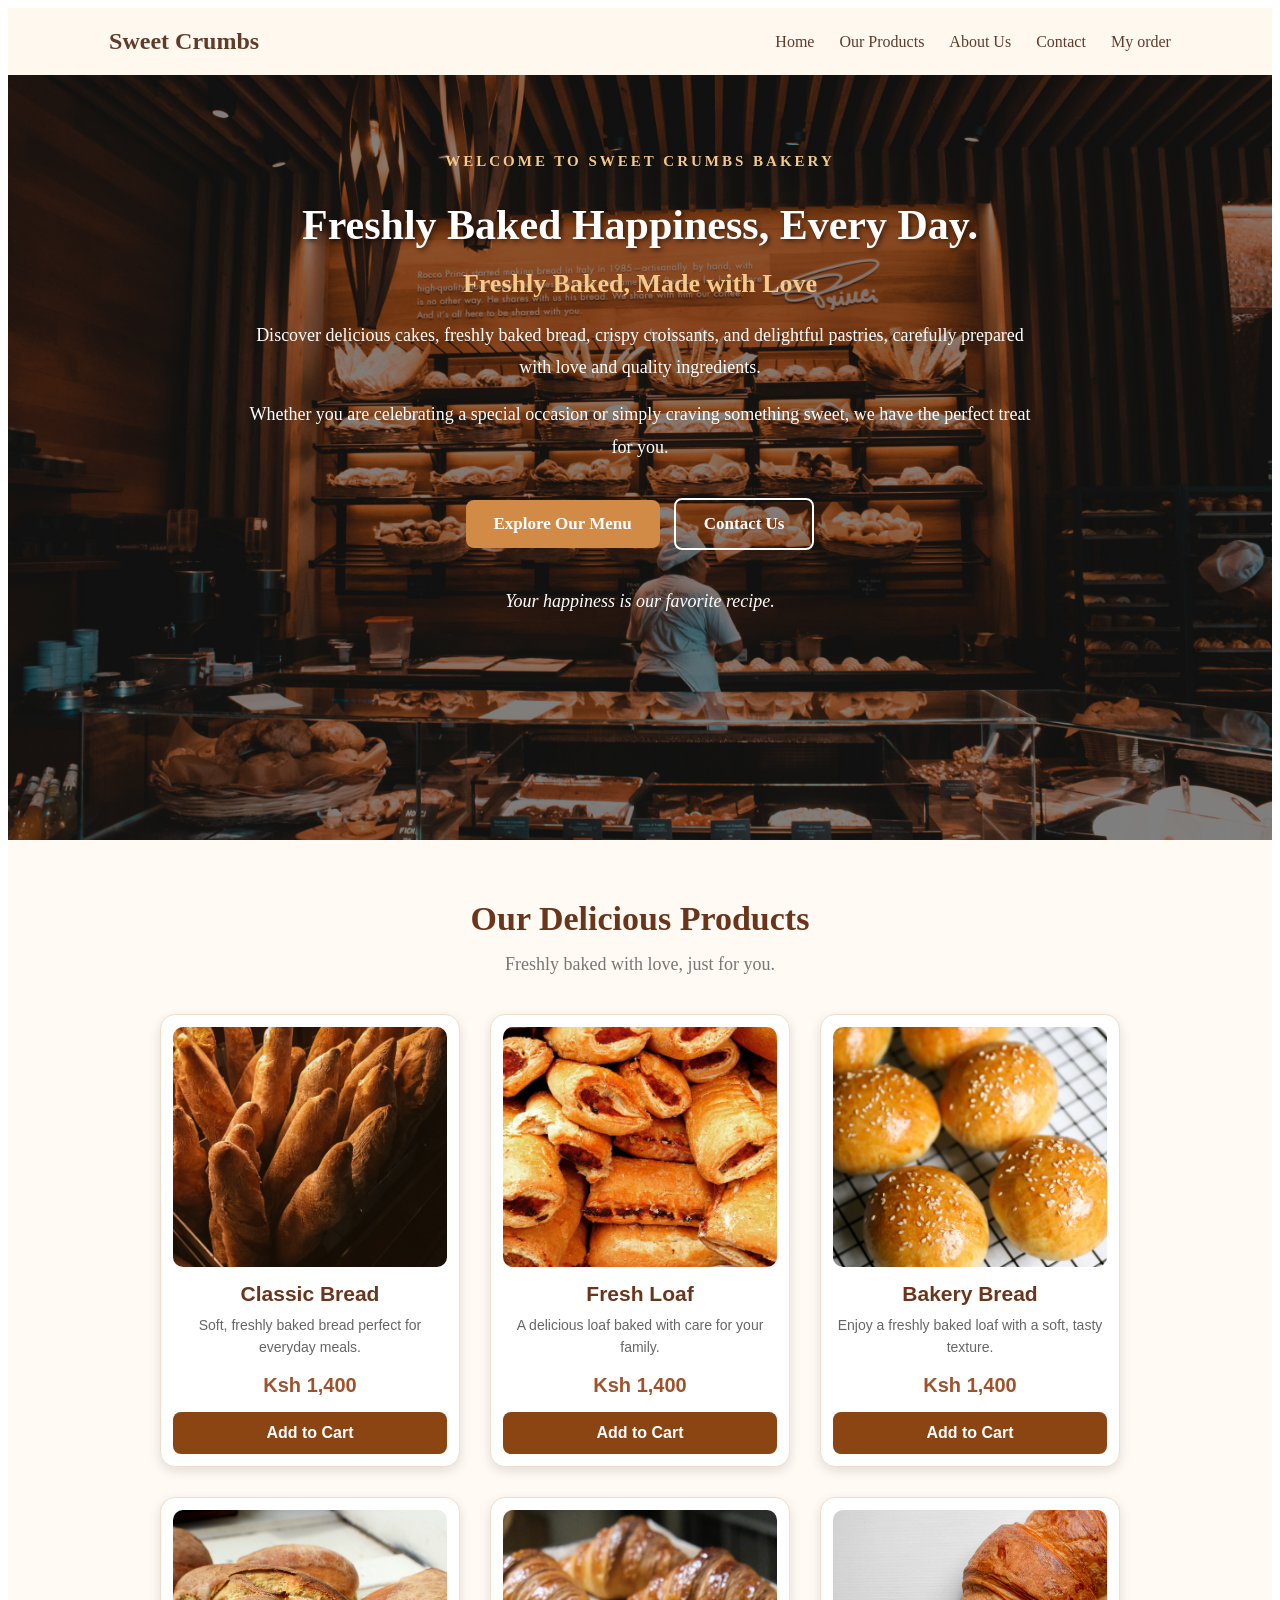
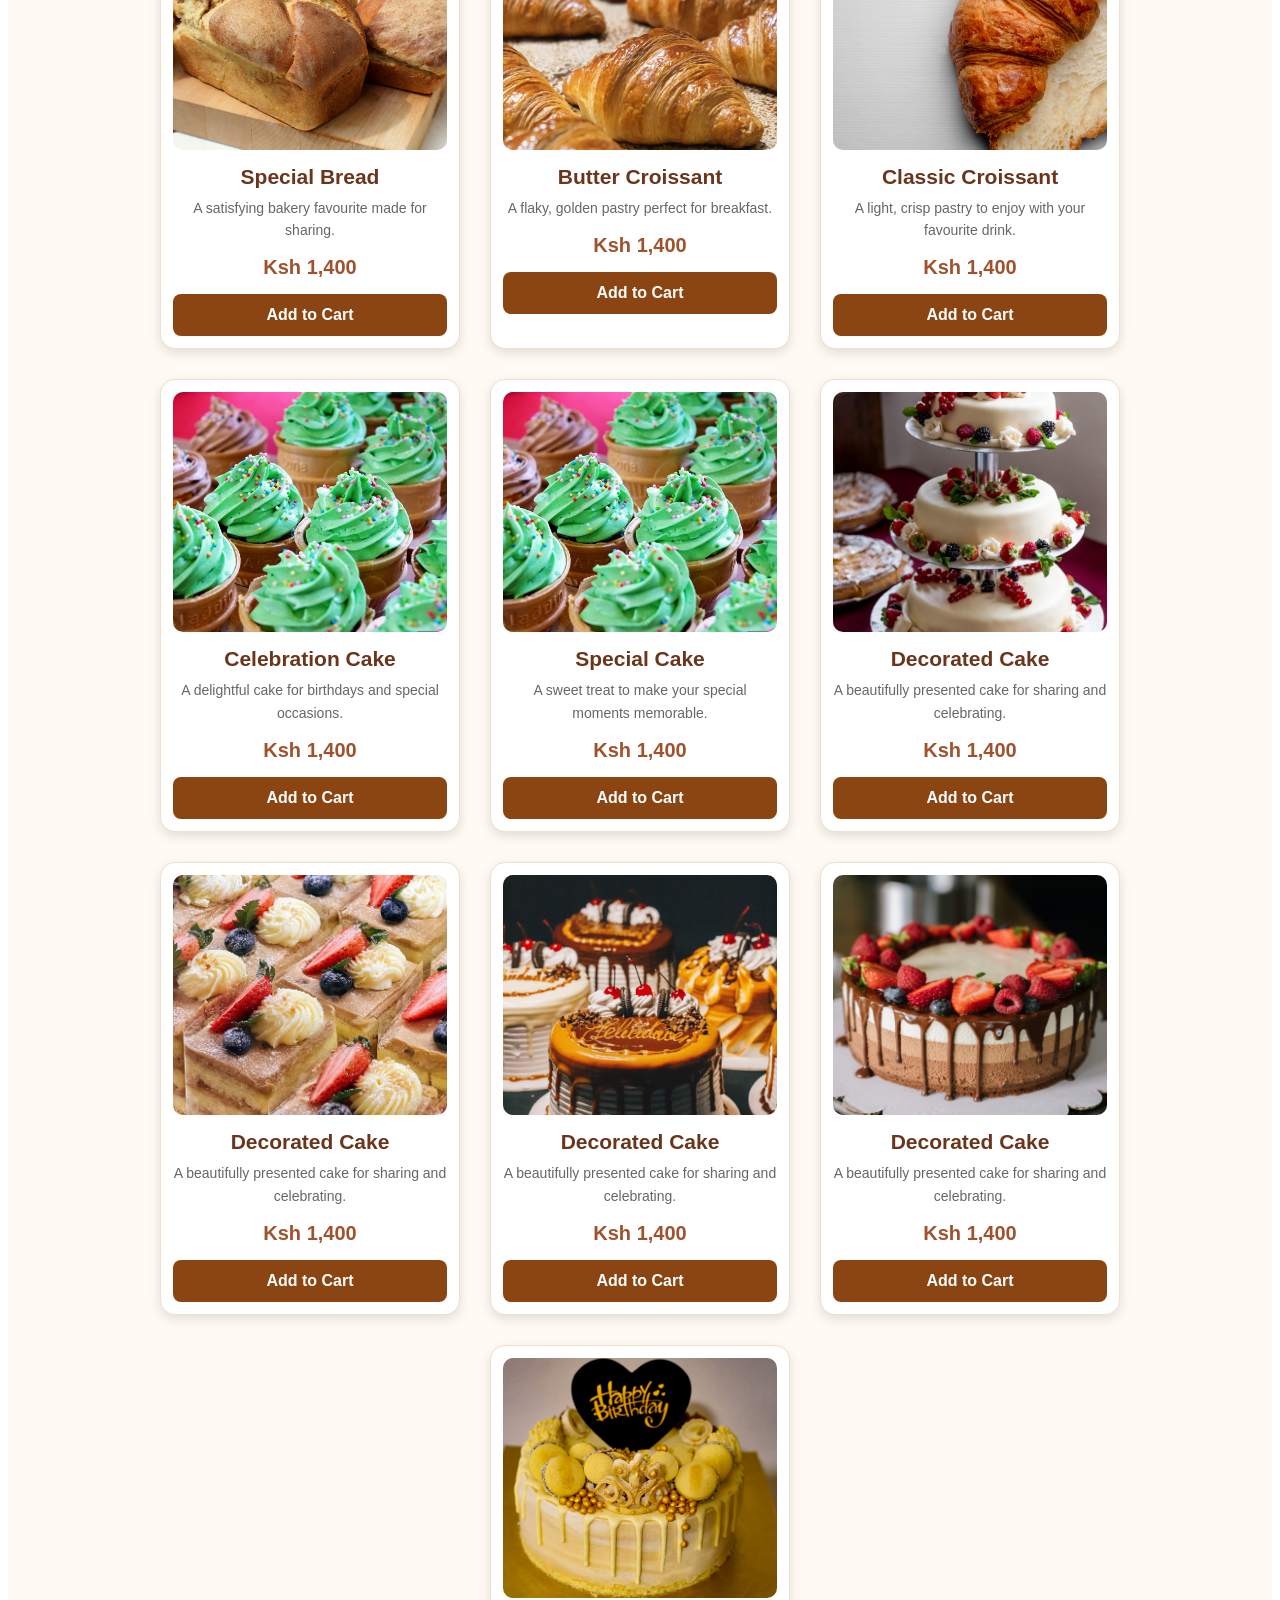
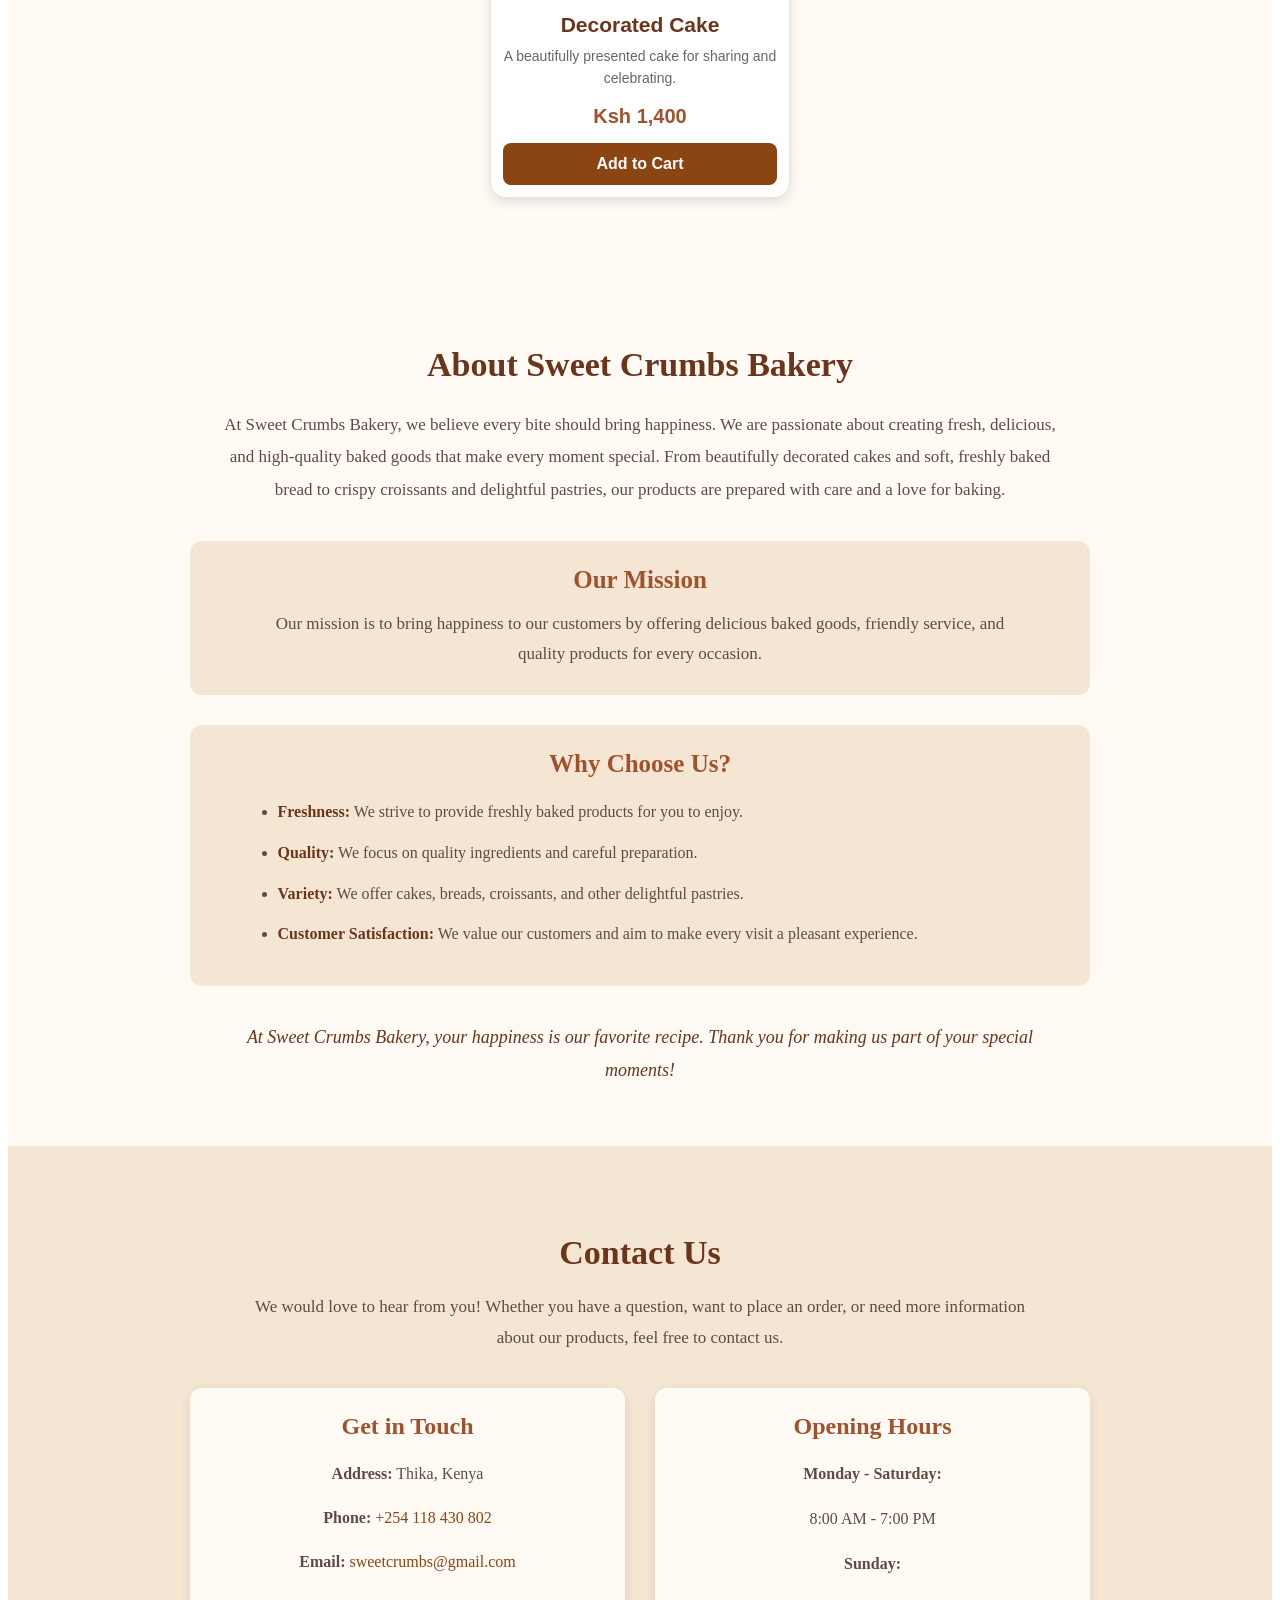
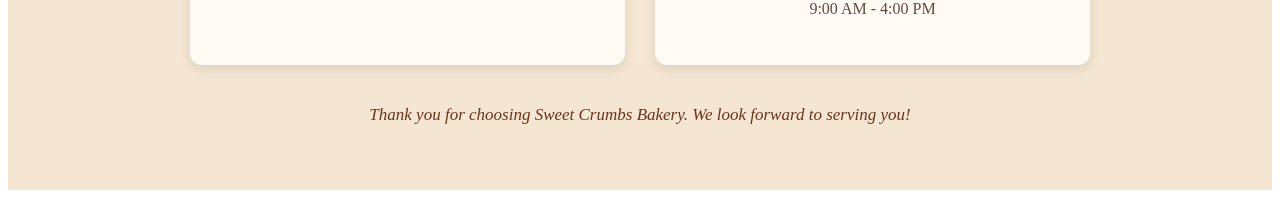
==== index.html @ 2f409f97 "Initial commit - Sweet Crumbs Bakery" ====
<!DOCTYPE html>
<html lang="en">
<head>
    <meta charset="UTF-8">
    <meta name="viewport" content="width=device-width, initial-scale=1.0">
    <title>Document</title>
    <link rel="stylesheet" href="style.css">
</head>
<body>
    <nav class="navbar">
        <a href="#home" class="logo">Sweet Crumbs</a>

        <ul class="nav-links">
            <li><a href="#home">Home</a></li>
            <li><a href="#products_section">Our Products</a></li>
            <li><a href="#about_us">About Us</a></li>
            <li><a href="#contact">Contact</a></li>
            <li ><a href="#order">My order</a></li>
            </ul>
        </nav>



<div id="home">
    <p class="welcome-text">WELCOME TO SWEET CRUMBS BAKERY</p>

    <h1>Freshly Baked Happiness, Every Day.</h1>

    <h2>Freshly Baked, Made with Love</h2>

    <p>
        Discover delicious cakes, freshly baked bread,
        crispy croissants, and delightful pastries,
        carefully prepared with love and quality ingredients.
    </p>

    <p>
        Whether you are celebrating a special occasion
        or simply craving something sweet, we have
        the perfect treat for you.
    </p>

    <div class="home-buttons">
        <a href="#products_section" class="menu-button">
            Explore Our Menu
        </a>

        <a href="#contact" class="contact-button">
            Contact Us
        </a>
    </div>

    <p class="home-slogan">
        Your happiness is our favorite recipe.
    </p>
</div>




<!-- Products Section -->
<section id="products_section">

    <h2>Our Delicious Products</h2>
    <p class="products-intro">
        Freshly baked with love, just for you.
    </p>

    <div class="products_container">

        <!-- Bread Products -->
        <div class="product_card">
            <img src="./images/bread.jpg" alt="Fresh bakery bread">
            <h3>Classic Bread</h3>
            <p>Soft, freshly baked bread perfect for everyday meals.</p>
            <span>Ksh 1,400</span>
            <button type="button">Add to Cart</button>
        </div>

        <div class="product_card">
            <img src="./images/bread1.jpg" alt="Fresh loaf of bread">
            <h3>Fresh Loaf</h3>
            <p>A delicious loaf baked with care for your family.</p>
            <span>Ksh 1,400</span>
            <button type="button">Add to Cart</button>
        </div>

        <div class="product_card">
            <img src="./images/bread2.jpg" alt="Bakery bread selection">
            <h3>Bakery Bread</h3>
            <p>Enjoy a freshly baked loaf with a soft, tasty texture.</p>
            <span>Ksh 1,400</span>
            <button type="button">Add to Cart</button>
        </div>

        <div class="product_card">
            <img src="./images/bread3.jpg" alt="Freshly baked sweet bread">
            <h3>Special Bread</h3>
            <p>A satisfying bakery favourite made for sharing.</p>
            <span>Ksh 1,400</span>
            <button type="button">Add to Cart</button>
        </div>

        <!-- Croissant Products -->
        <div class="product_card">
            <img src="./images/croissant1.jpg" alt="Golden bakery croissant">
            <h3>Butter Croissant</h3>
            <p>A flaky, golden pastry perfect for breakfast.</p>
            <span>Ksh 1,400</span>
            <button type="button">Add to Cart</button>
        </div>

        <div class="product_card">
            <img src="./images/croissant2.jpg" alt="Freshly baked croissant">
            <h3>Classic Croissant</h3>
            <p>A light, crisp pastry to enjoy with your favourite drink.</p>
            <span>Ksh 1,400</span>
            <button type="button">Add to Cart</button>
        </div>

        <!-- Cake Products -->
        <div class="product_card">
            <img src="./images/cake2.jpg" alt="Bakery celebration cake">
            <h3>Celebration Cake</h3>
            <p>A delightful cake for birthdays and special occasions.</p>
            <span>Ksh 1,400</span>
            <button type="button">Add to Cart</button>
        </div>

        <div class="product_card">
            <img src="./images/cake2.jpg" alt="Decorated bakery cake">
            <h3>Special Cake</h3>
            <p>A sweet treat to make your special moments memorable.</p>
            <span>Ksh 1,400</span>
            <button type="button">Add to Cart</button>
        </div>

        <div class="product_card">
            <img src="./images/cakes3.jpg" alt="Beautifully decorated cake">
            <h3>Decorated Cake</h3>
            <p>A beautifully presented cake for sharing and celebrating.</p>
            <span>Ksh 1,400</span>
            <button type="button">Add to Cart</button>
        </div>

        <div class="product_card">
            <img src="./images/cake6.jpg" alt="Beautifully decorated cake">
            <h3>Decorated Cake</h3>
            <p>A beautifully presented cake for sharing and celebrating.</p>
            <span>Ksh 1,400</span>
            <button type="button">Add to Cart</button>
        </div>

        <div class="product_card">
            <img src="./images/cake7.jpg" alt="Beautifully decorated cake">
            <h3>Decorated Cake</h3>
            <p>A beautifully presented cake for sharing and celebrating.</p>
            <span>Ksh 1,400</span>
            <button type="button">Add to Cart</button>
        </div>

        <div class="product_card">
            <img src="./images/cake8.jpg" alt="Beautifully decorated cake">
            <h3>Decorated Cake</h3>
            <p>A beautifully presented cake for sharing and celebrating.</p>
            <span>Ksh 1,400</span>
            <button type="button">Add to Cart</button>
        </div>

        <div class="product_card">
            <img src="./images/cake9.jpg" alt="Beautifully decorated cake">
            <h3>Decorated Cake</h3>
            <p>A beautifully presented cake for sharing and celebrating.</p>
            <span>Ksh 1,400</span>
            <button type="button">Add to Cart</button>
        </div>

    </div>
</section>



<!-- About Us Section -->
<section id="about_us">
    <h2>About Sweet Crumbs Bakery</h2>

    <p class="about-intro">
        At Sweet Crumbs Bakery, we believe every bite should
        bring happiness. We are passionate about creating fresh,
        delicious, and high-quality baked goods that make every
        moment special.

        From beautifully decorated cakes and soft, freshly baked
        bread to crispy croissants and delightful pastries,
        our products are prepared with care and a love for baking.
    </p>

    <div class="about-mission">
        <h3>Our Mission</h3>

        <p>
            Our mission is to bring happiness to our customers
            by offering delicious baked goods, friendly service,
            and quality products for every occasion.
        </p>
    </div>

    <div class="about-why">
        <h3>Why Choose Us?</h3>

        <ul>
            <li>
                <strong>Freshness:</strong>
                We strive to provide freshly baked products
                for you to enjoy.
            </li>

            <li>
                <strong>Quality:</strong>
                We focus on quality ingredients and careful
                preparation.
            </li>

            <li>
                <strong>Variety:</strong>
                We offer cakes, breads, croissants, and other
                delightful pastries.
            </li>

            <li>
                <strong>Customer Satisfaction:</strong>
                We value our customers and aim to make every
                visit a pleasant experience.
            </li>
        </ul>
    </div>

    <p class="about-closing">
        At Sweet Crumbs Bakery, your happiness is our favorite
        recipe. Thank you for making us part of your special moments!
    </p>
</section>

<!-- contact section -->


<section id="contact">
    <h2>Contact Us</h2>

    <p class="contact-intro">
        We would love to hear from you! Whether you have
        a question, want to place an order, or need more
        information about our products, feel free to contact us.
    </p>

    <div class="contact-container">

        <div class="contact-info">
            <h3>Get in Touch</h3>

            <p>
                <strong>Address:</strong>
                Thika, Kenya
            </p>

            <p>
                <strong>Phone:</strong>
                <a href="tel:+254118430802">+254 118 430 802</a>
            </p>

            <p>
                <strong>Email:</strong>
                <a href="mailto:sweetcrumbs@gmail.com">
                    sweetcrumbs@gmail.com
                </a>
            </p>
        </div>

        <div class="opening-hours">
            <h3>Opening Hours</h3>

            <p><strong>Monday - Saturday:</strong></p>
            <p>8:00 AM - 7:00 PM</p>

            <p><strong>Sunday:</strong></p>
            <p>9:00 AM - 4:00 PM</p>
        </div>

    </div>

    <p class="contact-message">
        Thank you for choosing Sweet Crumbs Bakery.
        We look forward to serving you!
    </p>
</section>

    
</body>
</html>
---- style.css ----
/* Home section: back ground image only here*/


/* Home section */
#home {
    min-height: 85vh;
    padding: 60px 8%;
    box-sizing: border-box;

    background-image:
        linear-gradient(rgba(0, 0, 0, 0.45),
                        rgba(0, 0, 0, 0.45)),
        url("./images/bakery.jpg");

    background-size: cover;
    background-position: center;
    background-repeat: no-repeat;

    color: white;
    text-align: center;
}

/* Welcome text */
#home .welcome-text {
    font-size: 15px;
    font-weight: bold;
    letter-spacing: 3px;
    color: #f4c98a;
    margin-bottom: 20px;
}

/* Main heading */
#home h1 {
    font-size: 42px;
    color: white;
    margin-bottom: 15px;
    text-shadow: 2px 2px 5px rgba(0, 0, 0, 0.6);
}

/* Subtitle */
#home h2 {
    font-size: 26px;
    color: #f4c98a;
    margin: 20px 0;
}

/* Description paragraphs */
#home p {
    max-width: 800px;
    margin: 15px auto;
    font-size: 18px;
    line-height: 1.8;
    color: white;
}

/* Welcome text adjustment */
#home .welcome-text {
    color: #f4c98a;
    line-height: 1.5;
}

/* Buttons container */
.home-buttons {
    margin-top: 30px;
}

/* Both buttons */
.home-buttons a {
    display: inline-block;
    padding: 14px 28px;
    margin: 5px;
    text-decoration: none;
    font-size: 17px;
    font-weight: bold;
    border-radius: 8px;
    transition: background-color 0.3s ease;
}

/* Explore menu button */
.menu-button {
    background-color: #d18b47;
    color: white;
}

.menu-button:hover {
    background-color: #8b4513;
}

/* Contact button */
.contact-button {
    background-color: transparent;
    color: white;
    border: 2px solid white;
}

.contact-button:hover {
    background-color: #8b4513;
}

/* Closing slogan */
#home .home-slogan {
    margin-top: 30px;
    font-size: 18px;
    font-style: italic;
}


/*  Navigation bar */
.navbar {
    display: flex;
    justify-content: space-between;
    align-items: center;
    padding: 20px 8%;
    background-color: #fff8ef;
}

/* Bakery logo */

.logo {
    font-size: 24px;
    font-weight: bold;
    color: #603b2a;
    text-decoration: none;
}

/* Navigation links */

.nav-links {
    display: flex;
    gap: 25px;
    list-style: none;
    margin: 0;
    padding: 0;
}

.nav-links a {
    text-decoration: none;
    color: #603b2a;
    font-size: 16px;
}

/* Hover effect */
.nav-links a:hover {
    color: #d18b47;
}

/* Smooth scrolling */
html {
    scroll-behavior: smooth;
}

/* Keep the navbar visible while scrolling */
.navbar {
    position: sticky;
    top: 0;
    z-index: 1000;
}



/* Products Section */
#products_section {
    padding: 60px 5%;
    background-color: #fffaf3;
    color: #603b2a;
}

/* Section Heading */
#products_section h2 {
    text-align: center;
    font-size: 34px;
    color: #6b351c;
    margin: 0 0 12px;
    font-weight: bold;
}

/* Section Introduction */
#products_section > p {
    text-align: center;
    font-size: 18px;
    color: #777;
    line-height: 1.6;
    margin: 0 0 35px;
}

/* Products Container */
.products_container {
    display: flex;
    flex-wrap: wrap;
    justify-content: center;
    align-items: stretch;
    gap: 30px;
    max-width: 1400px;
    margin: 0 auto;
}

/* Product Card */
.product_card {
    width: 300px;
    box-sizing: border-box;
    background-color: #ffffff;
    border: 1px solid #f0dfcc;
    border-radius: 15px;
    padding: 12px;
    text-align: center;
    box-shadow: 0 4px 12px rgba(0, 0, 0, 0.12);
    overflow: hidden;
    transition: transform 0.3s ease,
                box-shadow 0.3s ease;
    font-family: Arial, sans-serif;
}

/* Product Image */
.product_card img {
    display: block;
    width: 100%;
    height: 240px;
    object-fit: cover;
    object-position: center;
    border-radius: 10px;
}

/* Product Name */
.product_card h3 {
    color: #6b351c;
    font-size: 21px;
    margin: 15px 0 8px;
}

/* Product Description */
.product_card p {
    color: #666;
    font-size: 14px;
    line-height: 1.6;
    margin: 0 0 15px;
}

/* Product Price */
.product_card span {
    display: block;
    color: #a0522d;
    font-size: 20px;
    font-weight: bold;
    margin-bottom: 15px;
}

/* Add to Cart Button */
.product_card button {
    width: 100%;
    padding: 12px;
    background-color: #8b4513;
    color: white;
    border: none;
    border-radius: 8px;
    font-size: 16px;
    font-weight: bold;
    cursor: pointer;
    transition: background-color 0.3s ease;
}

/* Button Hover Effect */
.product_card button:hover {
    background-color: #c07838;
}

/* Product Card Hover Effect */
.product_card:hover {
    transform: translateY(-5px);
    box-shadow: 0 8px 20px rgba(0, 0, 0, 0.18);
}





/* About Us Section */
#about_us {
    padding: 60px 8%;
    background-color: #fffaf3;
    color: #603b2a;
    text-align: center;
}

/* Main Heading */
#about_us h2 {
    font-size: 34px;
    color: #6b351c;
    margin-bottom: 25px;
}

/* Introduction */
#about_us .about-intro {
    max-width: 850px;
    margin: 0 auto 35px;
    font-size: 17px;
    line-height: 1.9;
    color: #604b40;
}

/* Mission and Why Choose Us */
#about_us .about-mission,
#about_us .about-why {
    max-width: 850px;
    margin: 30px auto;
    padding: 25px;
    background-color: #f5e6d3;
    border-radius: 12px;
    text-align: center;
}

/* Subheadings */
#about_us h3 {
    font-size: 25px;
    color: #a0522d;
    margin-top: 0;
    margin-bottom: 15px;
}

/* Paragraphs inside content boxes */
#about_us .about-mission p {
    max-width: 750px;
    margin: 0 auto;
    font-size: 17px;
    line-height: 1.8;
    color: #604b40;
}

/* Why Choose Us List */
#about_us ul {
    max-width: 750px;
    margin: 20px auto 0;
    padding-left: 25px;
    text-align: left;
}

/* List Items */
#about_us li {
    font-size: 16px;
    line-height: 1.8;
    margin-bottom: 12px;
    color: #604b40;
}

/* Emphasize Important Words */
#about_us li strong {
    color: #6b351c;
}

/* Closing Message */
#about_us .about-closing {
    max-width: 800px;
    margin: 35px auto 0;
    font-size: 18px;
    font-style: italic;
    line-height: 1.8;
    color: #6b351c;
}


/* Contact Section */
#contact {
    padding: 60px 8%;
    background-color: #f5e6d3;
    color: #603b2a;
    text-align: center;
}

/* Main Heading */
#contact h2 {
    font-size: 34px;
    color: #6b351c;
    margin-bottom: 20px;
}

/* Introduction */
#contact .contact-intro {
    max-width: 800px;
    margin: 0 auto 35px;
    font-size: 17px;
    line-height: 1.8;
    color: #604b40;
}

/* Contact Information and Opening Hours */
.contact-container {
    display: flex;
    justify-content: center;
    align-items: stretch;
    gap: 30px;
    max-width: 900px;
    margin: 0 auto;
}

/* Both Content Boxes */
.contact-info,
.opening-hours {
    flex: 1;
    padding: 25px;
    background-color: #fffaf3;
    border-radius: 12px;
    box-shadow: 0 4px 12px rgba(0, 0, 0, 0.10);
}

/* Subheadings */
#contact h3 {
    font-size: 24px;
    color: #a0522d;
    margin-top: 0;
    margin-bottom: 20px;
}

/* Paragraphs */
#contact p {
    font-size: 16px;
    line-height: 1.8;
    color: #604b40;
}

/* Contact Details */
.contact-info p {
    margin: 15px 0;
}

/* Clickable Contact Links */
#contact a {
    color: #8b4513;
    text-decoration: none;
}

#contact a:hover {
    color: #d18b47;
    text-decoration: underline;
}

/* Closing Message */
#contact .contact-message {
    margin: 35px auto 0;
    font-size: 17px;
    font-style: italic;
    color: #6b351c;
}
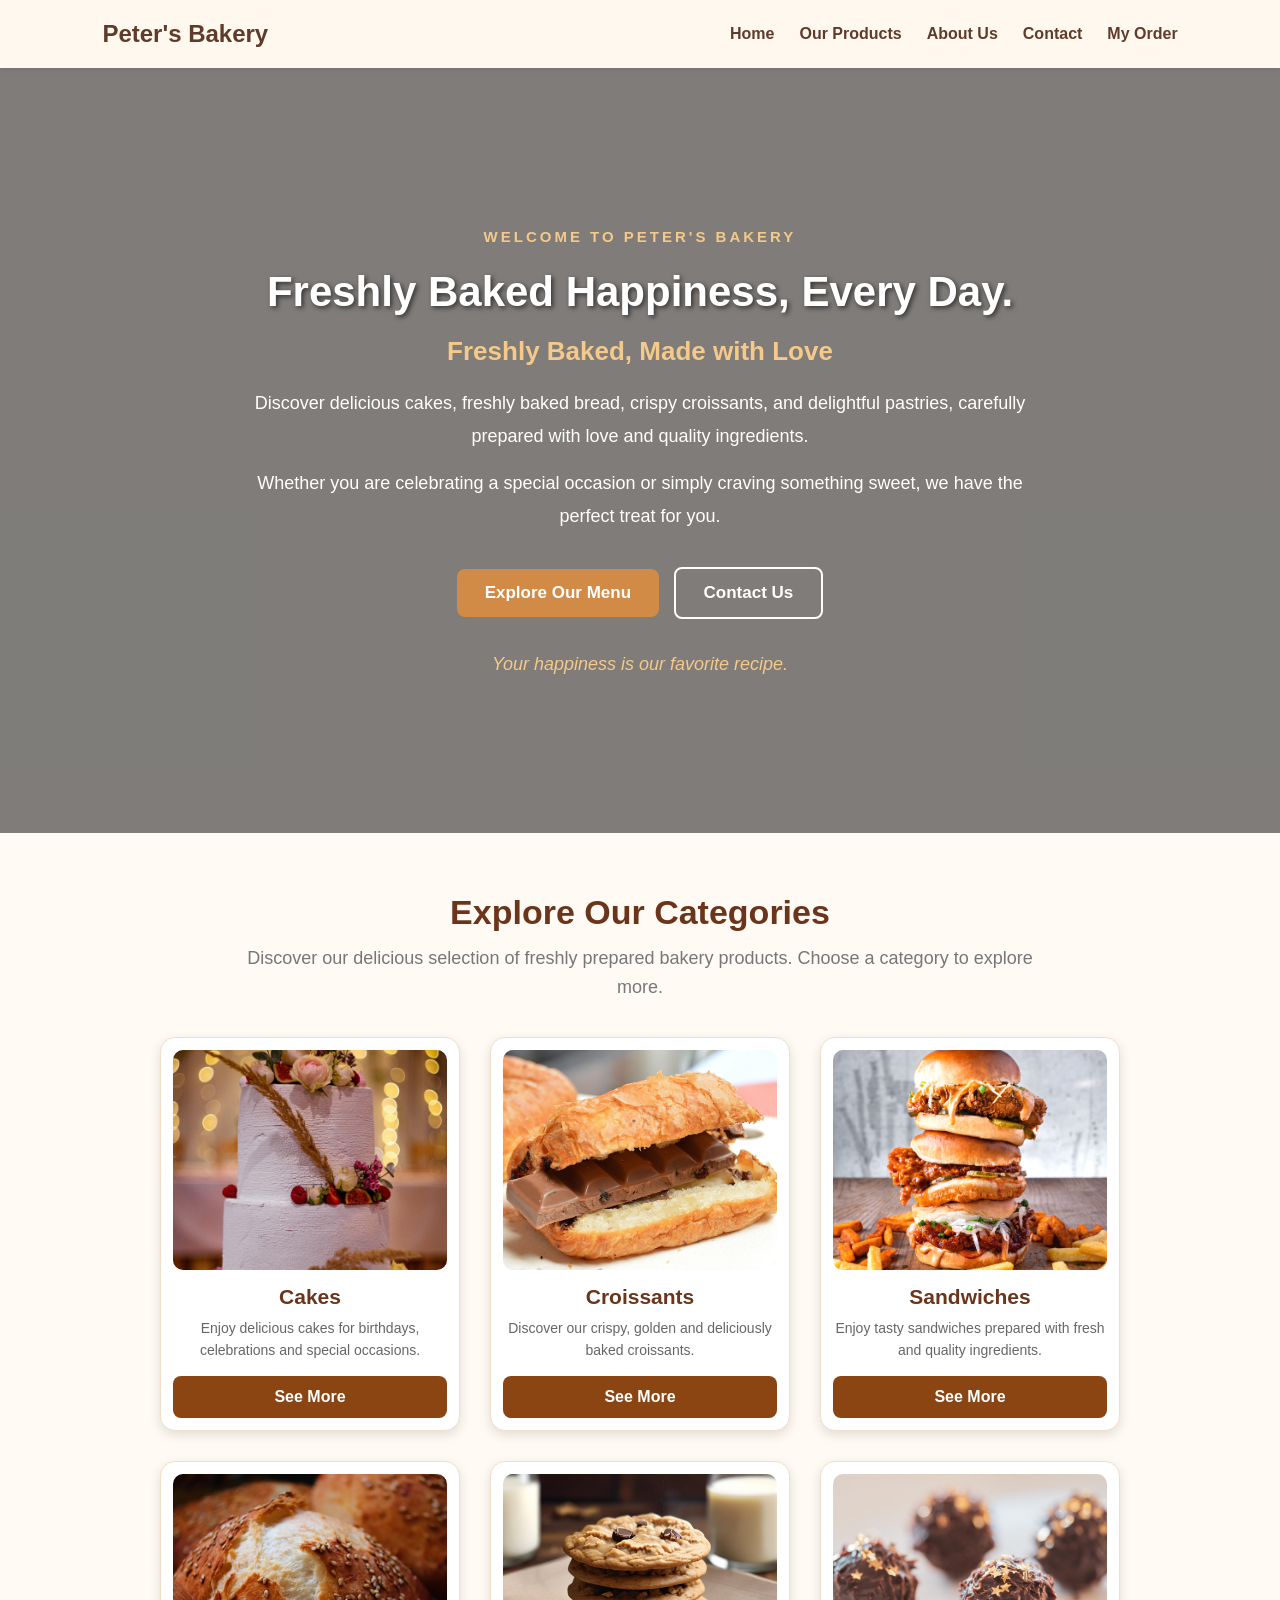
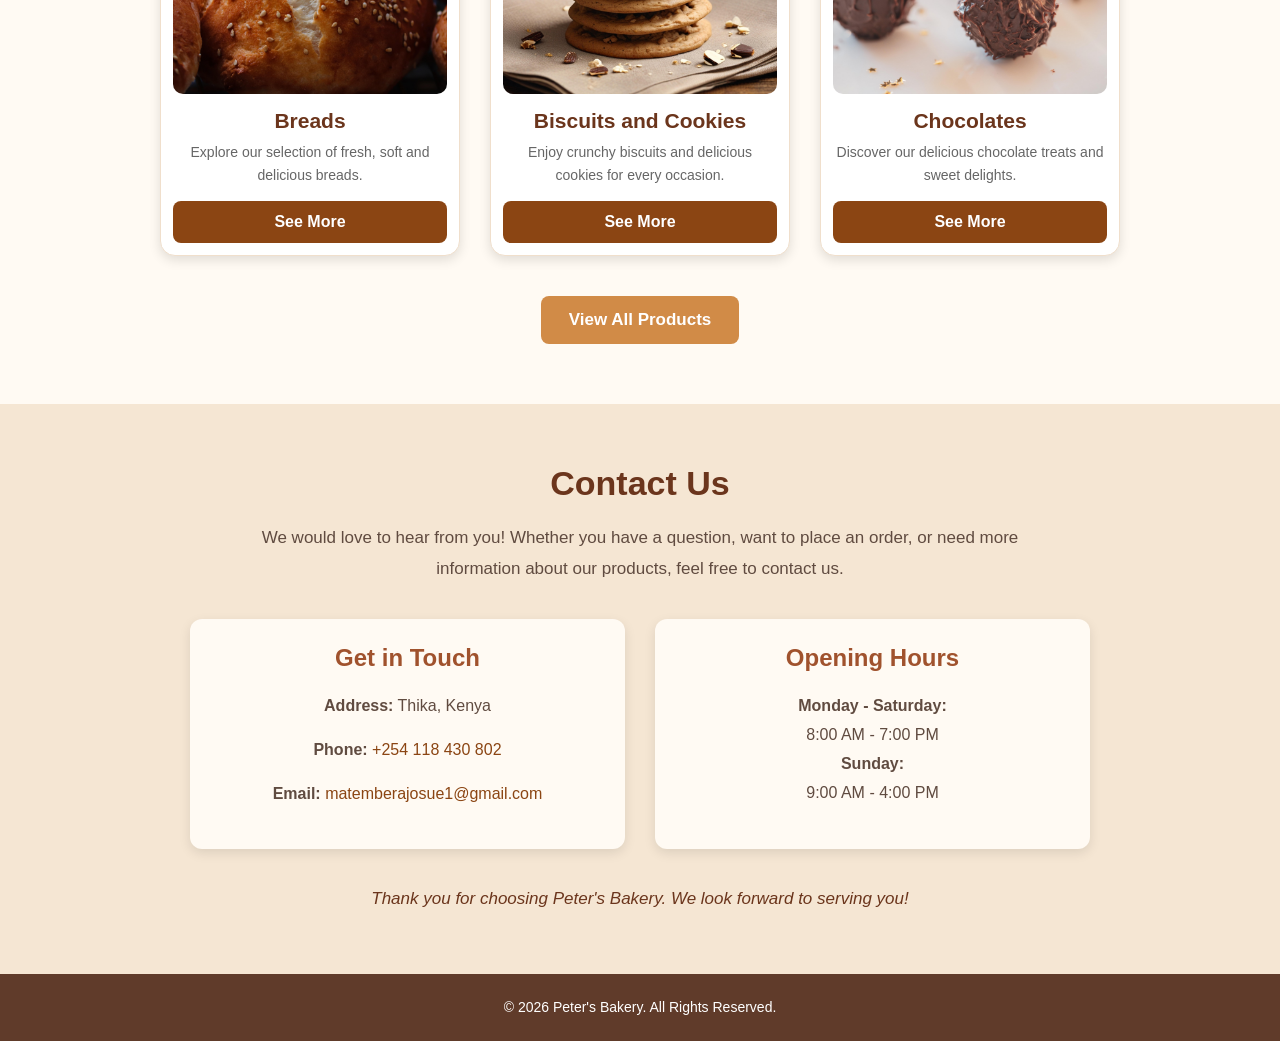
==== commit 1d47c90d: "Update Peter's Bakery website" ====
--- a/index.html
+++ b/index.html
@@ -1,299 +1,315 @@
+
 <!DOCTYPE html>
 <html lang="en">
+
 <head>
     <meta charset="UTF-8">
     <meta name="viewport" content="width=device-width, initial-scale=1.0">
-    <title>Document</title>
-    <link rel="stylesheet" href="style.css">
+
+    <title>Peter's Bakery</title>
+
+    <link rel="stylesheet" href="./style.css">
 </head>
+
 <body>
+
+    <!-- Navigation Bar -->
     <nav class="navbar">
-        <a href="#home" class="logo">Sweet Crumbs</a>
+
+        <a href="./index.html" class="logo">
+            Peter's Bakery
+        </a>
 
         <ul class="nav-links">
-            <li><a href="#home">Home</a></li>
-            <li><a href="#products_section">Our Products</a></li>
-            <li><a href="#about_us">About Us</a></li>
+            <li><a href="./index.html">Home</a></li>
+            <li><a href="./products.html">Our Products</a></li>
+            <li><a href="./about_us.html">About Us</a></li>
             <li><a href="#contact">Contact</a></li>
-            <li ><a href="#order">My order</a></li>
-            </ul>
-        </nav>
-
-
-
-<div id="home">
-    <p class="welcome-text">WELCOME TO SWEET CRUMBS BAKERY</p>
-
-    <h1>Freshly Baked Happiness, Every Day.</h1>
-
-    <h2>Freshly Baked, Made with Love</h2>
-
-    <p>
-        Discover delicious cakes, freshly baked bread,
-        crispy croissants, and delightful pastries,
-        carefully prepared with love and quality ingredients.
-    </p>
-
-    <p>
-        Whether you are celebrating a special occasion
-        or simply craving something sweet, we have
-        the perfect treat for you.
-    </p>
-
-    <div class="home-buttons">
-        <a href="#products_section" class="menu-button">
-            Explore Our Menu
-        </a>
-
-        <a href="#contact" class="contact-button">
-            Contact Us
-        </a>
-    </div>
-
-    <p class="home-slogan">
-        Your happiness is our favorite recipe.
-    </p>
-</div>
-
-
-
-
-<!-- Products Section -->
-<section id="products_section">
-
-    <h2>Our Delicious Products</h2>
-    <p class="products-intro">
-        Freshly baked with love, just for you.
-    </p>
-
-    <div class="products_container">
-
-        <!-- Bread Products -->
-        <div class="product_card">
-            <img src="./images/bread.jpg" alt="Fresh bakery bread">
-            <h3>Classic Bread</h3>
-            <p>Soft, freshly baked bread perfect for everyday meals.</p>
-            <span>Ksh 1,400</span>
-            <button type="button">Add to Cart</button>
-        </div>
-
-        <div class="product_card">
-            <img src="./images/bread1.jpg" alt="Fresh loaf of bread">
-            <h3>Fresh Loaf</h3>
-            <p>A delicious loaf baked with care for your family.</p>
-            <span>Ksh 1,400</span>
-            <button type="button">Add to Cart</button>
-        </div>
-
-        <div class="product_card">
-            <img src="./images/bread2.jpg" alt="Bakery bread selection">
-            <h3>Bakery Bread</h3>
-            <p>Enjoy a freshly baked loaf with a soft, tasty texture.</p>
-            <span>Ksh 1,400</span>
-            <button type="button">Add to Cart</button>
-        </div>
-
-        <div class="product_card">
-            <img src="./images/bread3.jpg" alt="Freshly baked sweet bread">
-            <h3>Special Bread</h3>
-            <p>A satisfying bakery favourite made for sharing.</p>
-            <span>Ksh 1,400</span>
-            <button type="button">Add to Cart</button>
-        </div>
-
-        <!-- Croissant Products -->
-        <div class="product_card">
-            <img src="./images/croissant1.jpg" alt="Golden bakery croissant">
-            <h3>Butter Croissant</h3>
-            <p>A flaky, golden pastry perfect for breakfast.</p>
-            <span>Ksh 1,400</span>
-            <button type="button">Add to Cart</button>
-        </div>
-
-        <div class="product_card">
-            <img src="./images/croissant2.jpg" alt="Freshly baked croissant">
-            <h3>Classic Croissant</h3>
-            <p>A light, crisp pastry to enjoy with your favourite drink.</p>
-            <span>Ksh 1,400</span>
-            <button type="button">Add to Cart</button>
-        </div>
-
-        <!-- Cake Products -->
-        <div class="product_card">
-            <img src="./images/cake2.jpg" alt="Bakery celebration cake">
-            <h3>Celebration Cake</h3>
-            <p>A delightful cake for birthdays and special occasions.</p>
-            <span>Ksh 1,400</span>
-            <button type="button">Add to Cart</button>
-        </div>
-
-        <div class="product_card">
-            <img src="./images/cake2.jpg" alt="Decorated bakery cake">
-            <h3>Special Cake</h3>
-            <p>A sweet treat to make your special moments memorable.</p>
-            <span>Ksh 1,400</span>
-            <button type="button">Add to Cart</button>
-        </div>
-
-        <div class="product_card">
-            <img src="./images/cakes3.jpg" alt="Beautifully decorated cake">
-            <h3>Decorated Cake</h3>
-            <p>A beautifully presented cake for sharing and celebrating.</p>
-            <span>Ksh 1,400</span>
-            <button type="button">Add to Cart</button>
-        </div>
-
-        <div class="product_card">
-            <img src="./images/cake6.jpg" alt="Beautifully decorated cake">
-            <h3>Decorated Cake</h3>
-            <p>A beautifully presented cake for sharing and celebrating.</p>
-            <span>Ksh 1,400</span>
-            <button type="button">Add to Cart</button>
-        </div>
-
-        <div class="product_card">
-            <img src="./images/cake7.jpg" alt="Beautifully decorated cake">
-            <h3>Decorated Cake</h3>
-            <p>A beautifully presented cake for sharing and celebrating.</p>
-            <span>Ksh 1,400</span>
-            <button type="button">Add to Cart</button>
-        </div>
-
-        <div class="product_card">
-            <img src="./images/cake8.jpg" alt="Beautifully decorated cake">
-            <h3>Decorated Cake</h3>
-            <p>A beautifully presented cake for sharing and celebrating.</p>
-            <span>Ksh 1,400</span>
-            <button type="button">Add to Cart</button>
-        </div>
-
-        <div class="product_card">
-            <img src="./images/cake9.jpg" alt="Beautifully decorated cake">
-            <h3>Decorated Cake</h3>
-            <p>A beautifully presented cake for sharing and celebrating.</p>
-            <span>Ksh 1,400</span>
-            <button type="button">Add to Cart</button>
-        </div>
-
-    </div>
-</section>
-
-
-
-<!-- About Us Section -->
-<section id="about_us">
-    <h2>About Sweet Crumbs Bakery</h2>
-
-    <p class="about-intro">
-        At Sweet Crumbs Bakery, we believe every bite should
-        bring happiness. We are passionate about creating fresh,
-        delicious, and high-quality baked goods that make every
-        moment special.
-
-        From beautifully decorated cakes and soft, freshly baked
-        bread to crispy croissants and delightful pastries,
-        our products are prepared with care and a love for baking.
-    </p>
-
-    <div class="about-mission">
-        <h3>Our Mission</h3>
+            <li><a href="./my_order.html">My Order</a></li>
+        </ul>
+
+    </nav>
+
+
+    <main>
+
+        <!-- HOME SECTION -->
+        <section id="home">
+
+            <!-- Background Video -->
+            <video autoplay muted loop playsinline class="background-video">
+
+                <source src="./videos/background-video.mp4"
+                        type="video/mp4">
+
+                Your browser does not support the video element.
+
+            </video>
+
+            <!-- Dark Overlay and Home Content -->
+            <div class="home-content">
+
+                <p class="welcome-text">
+                    WELCOME TO PETER'S BAKERY
+                </p>
+
+                <h1>Freshly Baked Happiness, Every Day.</h1>
+
+                <h2>Freshly Baked, Made with Love</h2>
+
+                <p>
+                    Discover delicious cakes, freshly baked bread,
+                    crispy croissants, and delightful pastries,
+                    carefully prepared with love and quality ingredients.
+                </p>
+
+                <p>
+                    Whether you are celebrating a special occasion
+                    or simply craving something sweet, we have
+                    the perfect treat for you.
+                </p>
+
+                <div class="home-buttons">
+
+                    <a href="#categories_section" class="menu-button">
+                        Explore Our Menu
+                    </a>
+
+                    <a href="#contact" class="contact-button">
+                        Contact Us
+                    </a>
+
+                </div>
+
+                <p class="home-slogan">
+                    Your happiness is our favorite recipe.
+                </p>
+
+            </div>
+
+        </section>
+
+
+        <!-- PRODUCT CATEGORIES SECTION -->
+        <section id="categories_section">
+
+            <h2>Explore Our Categories</h2>
+
+            <p class="categories-intro">
+                Discover our delicious selection of freshly prepared
+                bakery products. Choose a category to explore more.
+            </p>
+
+            <div class="categories-container">
+
+                <!-- Cakes -->
+                <div class="category-card">
+
+                    <img src="./images/cake5.jpg"
+                         alt="Delicious decorated cakes">
+
+                    <h3>Cakes</h3>
+
+                    <p>
+                        Enjoy delicious cakes for birthdays,
+                        celebrations and special occasions.
+                    </p>
+
+                    <a href="./cakes.html" class="category-button">
+                        See More
+                    </a>
+
+                </div>
+
+
+                <!-- Croissants -->
+                <div class="category-card">
+
+                    <img src="./images/croissant5.jpg"
+                         alt="Freshly baked croissants">
+
+                    <h3>Croissants</h3>
+
+                    <p>
+                        Discover our crispy, golden and
+                        deliciously baked croissants.
+                    </p>
+
+                    <a href="./croissants.html" class="category-button">
+                        See More
+                    </a>
+
+                </div>
+
+
+                <!-- Sandwiches -->
+                <div class="category-card">
+
+                    <img src="./images/sandwich5.png"
+                         alt="Fresh sandwiches">
+
+                    <h3>Sandwiches</h3>
+
+                    <p>
+                        Enjoy tasty sandwiches prepared
+                        with fresh and quality ingredients.
+                    </p>
+
+                    <a href="./sandwiches.html" class="category-button">
+                        See More
+                    </a>
+
+                </div>
+
+
+                <!-- Bread -->
+                <div class="category-card">
+
+                    <img src="./images/bread5.jpg"
+                         alt="Freshly baked bread">
+
+                    <h3>Breads</h3>
+
+                    <p>
+                        Explore our selection of fresh,
+                        soft and delicious breads.
+                    </p>
+
+                    <a href="./breads.html" class="category-button">
+                        See More
+                    </a>
+
+                </div>
+
+
+                <!-- Biscuits and Cookies -->
+                <div class="category-card">
+
+                    <img src="./images/biscuit5.jpg"
+                         alt="Biscuits and cookies">
+
+                    <h3>Biscuits and Cookies</h3>
+
+                    <p>
+                        Enjoy crunchy biscuits and
+                        delicious cookies for every occasion.
+                    </p>
+
+                    <a href="./biscuits_cookies.htm" class="category-button">
+                        See More
+                    </a>
+
+                </div>
+
+
+                <!-- Chocolates -->
+                <div class="category-card">
+
+                    <img src="./images/chocolate5.jpg"
+                         alt="Delicious chocolates">
+
+                    <h3>Chocolates</h3>
+
+                    <p>
+                        Discover our delicious chocolate
+                        treats and sweet delights.
+                    </p>
+
+                    <a href="./chocolates.html" class="category-button">
+                        See More
+                    </a>
+
+                </div>
+
+            </div>
+
+            <div class="all-products-button">
+
+                <a href="./products.html">
+                    View All Products
+                </a>
+
+            </div>
+
+        </section>
+
+
+        <!-- CONTACT SECTION -->
+        <section id="contact">
+
+            <h2>Contact Us</h2>
+
+            <p class="contact-intro">
+                We would love to hear from you! Whether you have
+                a question, want to place an order, or need more
+                information about our products, feel free to contact us.
+            </p>
+
+            <div class="contact-container">
+
+                <!-- Contact Information -->
+                <div class="contact-info">
+
+                    <h3>Get in Touch</h3>
+
+                    <p>
+                        <strong>Address:</strong>
+                        Thika, Kenya
+                    </p>
+
+                    <p>
+                        <strong>Phone:</strong>
+                        <a href="tel:+254118430802">
+                            +254 118 430 802
+                        </a>
+                    </p>
+
+                    <p>
+                        <strong>Email:</strong>
+                        <a href="mailto:matemberajosue1@gmail.com">
+                            matemberajosue1@gmail.com
+                        </a>
+                    </p>
+
+                </div>
+
+
+                <!-- Opening Hours -->
+                <div class="opening-hours">
+
+                    <h3>Opening Hours</h3>
+
+                    <p><strong>Monday - Saturday:</strong></p>
+
+                    <p>8:00 AM - 7:00 PM</p>
+
+                    <p><strong>Sunday:</strong></p>
+
+                    <p>9:00 AM - 4:00 PM</p>
+
+                </div>
+
+            </div>
+
+            <p class="contact-message">
+                Thank you for choosing Peter's Bakery.
+                We look forward to serving you!
+            </p>
+
+        </section>
+
+    </main>
+
+
+    <!-- FOOTER -->
+    <footer class="footer">
 
         <p>
-            Our mission is to bring happiness to our customers
-            by offering delicious baked goods, friendly service,
-            and quality products for every occasion.
+            &copy; 2026 Peter's Bakery. All Rights Reserved.
         </p>
-    </div>
-
-    <div class="about-why">
-        <h3>Why Choose Us?</h3>
-
-        <ul>
-            <li>
-                <strong>Freshness:</strong>
-                We strive to provide freshly baked products
-                for you to enjoy.
-            </li>
-
-            <li>
-                <strong>Quality:</strong>
-                We focus on quality ingredients and careful
-                preparation.
-            </li>
-
-            <li>
-                <strong>Variety:</strong>
-                We offer cakes, breads, croissants, and other
-                delightful pastries.
-            </li>
-
-            <li>
-                <strong>Customer Satisfaction:</strong>
-                We value our customers and aim to make every
-                visit a pleasant experience.
-            </li>
-        </ul>
-    </div>
-
-    <p class="about-closing">
-        At Sweet Crumbs Bakery, your happiness is our favorite
-        recipe. Thank you for making us part of your special moments!
-    </p>
-</section>
-
-<!-- contact section -->
-
-
-<section id="contact">
-    <h2>Contact Us</h2>
-
-    <p class="contact-intro">
-        We would love to hear from you! Whether you have
-        a question, want to place an order, or need more
-        information about our products, feel free to contact us.
-    </p>
-
-    <div class="contact-container">
-
-        <div class="contact-info">
-            <h3>Get in Touch</h3>
-
-            <p>
-                <strong>Address:</strong>
-                Thika, Kenya
-            </p>
-
-            <p>
-                <strong>Phone:</strong>
-                <a href="tel:+254118430802">+254 118 430 802</a>
-            </p>
-
-            <p>
-                <strong>Email:</strong>
-                <a href="mailto:sweetcrumbs@gmail.com">
-                    sweetcrumbs@gmail.com
-                </a>
-            </p>
-        </div>
-
-        <div class="opening-hours">
-            <h3>Opening Hours</h3>
-
-            <p><strong>Monday - Saturday:</strong></p>
-            <p>8:00 AM - 7:00 PM</p>
-
-            <p><strong>Sunday:</strong></p>
-            <p>9:00 AM - 4:00 PM</p>
-        </div>
-
-    </div>
-
-    <p class="contact-message">
-        Thank you for choosing Sweet Crumbs Bakery.
-        We look forward to serving you!
-    </p>
-</section>
-
-    
+
+    </footer>
+
 </body>
-</html>+
+</html>
--- a/style.css
+++ b/style.css
@@ -1,51 +1,171 @@
-/* Home section: back ground image only here*/
-
-
-/* Home section */
+
+/* =====================================
+   GENERAL STYLES
+===================================== */
+
+* {
+    margin: 0;
+    padding: 0;
+    box-sizing: border-box;
+}
+
+html {
+    scroll-behavior: smooth;
+}
+
+body {
+    font-family: Arial, sans-serif;
+    background-color: #fffaf3;
+    color: #603b2a;
+}
+
+
+/* =====================================
+   NAVIGATION BAR
+===================================== */
+
+.navbar {
+    display: flex;
+    justify-content: space-between;
+    align-items: center;
+    padding: 20px 8%;
+    background-color: #fff8ef;
+
+    position: sticky;
+    top: 0;
+    z-index: 1000;
+
+    box-shadow: 0 2px 8px rgba(0, 0, 0, 0.08);
+}
+
+/* Bakery Logo */
+
+.logo {
+    font-size: 24px;
+    font-weight: bold;
+    color: #603b2a;
+    text-decoration: none;
+}
+
+/* Navigation Links */
+
+.nav-links {
+    display: flex;
+    gap: 25px;
+    list-style: none;
+    margin: 0;
+    padding: 0;
+}
+
+.nav-links a {
+    text-decoration: none;
+    color: #603b2a;
+    font-size: 16px;
+    font-weight: bold;
+    transition: color 0.3s ease;
+}
+
+/* Navigation Hover Effect */
+
+.nav-links a:hover {
+    color: #d18b47;
+}
+
+
+/* =====================================
+   HOME SECTION
+===================================== */
+
 #home {
+    position: relative;
     min-height: 85vh;
     padding: 60px 8%;
     box-sizing: border-box;
 
-    background-image:
-        linear-gradient(rgba(0, 0, 0, 0.45),
-                        rgba(0, 0, 0, 0.45)),
-        url("./images/bakery.jpg");
-
-    background-size: cover;
-    background-position: center;
-    background-repeat: no-repeat;
+    display: flex;
+    justify-content: center;
+    align-items: center;
+
+    overflow: hidden;
 
     color: white;
     text-align: center;
 }
 
-/* Welcome text */
+/* Background Video */
+
+.background-video {
+    position: absolute;
+    top: 0;
+    left: 0;
+
+    width: 100%;
+    height: 100%;
+
+    object-fit: cover;
+    object-position: center;
+
+    z-index: 0;
+}
+
+/* Dark Overlay */
+
+#home::before {
+    content: "";
+    position: absolute;
+    top: 0;
+    left: 0;
+
+    width: 100%;
+    height: 100%;
+
+    background-color: rgba(0, 0, 0, 0.50);
+
+    z-index: 1;
+}
+
+/* Home Content */
+
+.home-content {
+    position: relative;
+    z-index: 2;
+
+    max-width: 900px;
+    margin: 0 auto;
+}
+
+/* Welcome Text */
+
 #home .welcome-text {
     font-size: 15px;
     font-weight: bold;
     letter-spacing: 3px;
     color: #f4c98a;
     margin-bottom: 20px;
-}
-
-/* Main heading */
+    line-height: 1.5;
+}
+
+/* Main Heading */
+
 #home h1 {
     font-size: 42px;
     color: white;
     margin-bottom: 15px;
+
     text-shadow: 2px 2px 5px rgba(0, 0, 0, 0.6);
 }
 
 /* Subtitle */
+
 #home h2 {
     font-size: 26px;
     color: #f4c98a;
     margin: 20px 0;
 }
 
-/* Description paragraphs */
-#home p {
+/* Description Paragraphs */
+
+#home .home-content > p:not(.welcome-text):not(.home-slogan) {
     max-width: 800px;
     margin: 15px auto;
     font-size: 18px;
@@ -53,30 +173,35 @@
     color: white;
 }
 
-/* Welcome text adjustment */
-#home .welcome-text {
-    color: #f4c98a;
-    line-height: 1.5;
-}
-
-/* Buttons container */
+/* Home Buttons Container */
+
 .home-buttons {
     margin-top: 30px;
 }
 
-/* Both buttons */
+/* Both Home Buttons */
+
 .home-buttons a {
     display: inline-block;
     padding: 14px 28px;
     margin: 5px;
+
     text-decoration: none;
     font-size: 17px;
     font-weight: bold;
+
     border-radius: 8px;
-    transition: background-color 0.3s ease;
-}
-
-/* Explore menu button */
+
+    transition: background-color 0.3s ease,
+                transform 0.3s ease;
+}
+
+.home-buttons a:hover {
+    transform: translateY(-3px);
+}
+
+/* Explore Menu Button */
+
 .menu-button {
     background-color: #d18b47;
     color: white;
@@ -86,7 +211,8 @@
     background-color: #8b4513;
 }
 
-/* Contact button */
+/* Contact Button */
+
 .contact-button {
     background-color: transparent;
     color: white;
@@ -97,75 +223,190 @@
     background-color: #8b4513;
 }
 
-/* Closing slogan */
+/* Closing Slogan */
+
 #home .home-slogan {
     margin-top: 30px;
     font-size: 18px;
     font-style: italic;
-}
-
-
-/*  Navigation bar */
-.navbar {
+    color: #f4c98a;
+}
+
+
+/* =====================================
+   CATEGORIES SECTION
+===================================== */
+
+#categories_section {
+    padding: 60px 5%;
+    background-color: #fffaf3;
+    color: #603b2a;
+}
+
+/* Categories Heading */
+
+#categories_section > h2 {
+    text-align: center;
+    font-size: 34px;
+    color: #6b351c;
+    margin-bottom: 12px;
+}
+
+/* Categories Introduction */
+
+.categories-intro {
+    text-align: center;
+    font-size: 18px;
+    color: #777;
+
+    line-height: 1.6;
+
+    max-width: 800px;
+    margin: 0 auto 35px;
+}
+
+/* Categories Container */
+
+.categories-container {
     display: flex;
-    justify-content: space-between;
-    align-items: center;
-    padding: 20px 8%;
-    background-color: #fff8ef;
-}
-
-/* Bakery logo */
-
-.logo {
-    font-size: 24px;
+    flex-wrap: wrap;
+    justify-content: center;
+    align-items: stretch;
+
+    gap: 30px;
+
+    max-width: 1400px;
+    margin: 0 auto;
+}
+
+/* Individual Category Card */
+
+.category-card {
+    width: 300px;
+    box-sizing: border-box;
+
+    background-color: white;
+
+    border: 1px solid #f0dfcc;
+    border-radius: 15px;
+
+    padding: 12px;
+
+    text-align: center;
+
+    box-shadow: 0 4px 12px rgba(0, 0, 0, 0.12);
+
+    overflow: hidden;
+
+    transition: transform 0.3s ease,
+                box-shadow 0.3s ease;
+}
+
+/* Category Image */
+
+.category-card img {
+    display: block;
+
+    width: 100%;
+    height: 220px;
+
+    object-fit: cover;
+    object-position: center;
+
+    border-radius: 10px;
+}
+
+/* Category Name */
+
+.category-card h3 {
+    color: #6b351c;
+    font-size: 21px;
+    margin: 15px 0 8px;
+}
+
+/* Category Description */
+
+.category-card p {
+    color: #666;
+    font-size: 14px;
+    line-height: 1.6;
+    margin-bottom: 15px;
+}
+
+/* Category Button */
+
+.category-button {
+    display: inline-block;
+
+    width: 100%;
+    padding: 12px;
+
+    background-color: #8b4513;
+    color: white;
+
+    text-decoration: none;
+    font-size: 16px;
     font-weight: bold;
-    color: #603b2a;
+
+    border-radius: 8px;
+
+    transition: background-color 0.3s ease;
+}
+
+/* Category Button Hover */
+
+.category-button:hover {
+    background-color: #c07838;
+}
+
+/* Category Card Hover */
+
+.category-card:hover {
+    transform: translateY(-5px);
+
+    box-shadow: 0 8px 20px rgba(0, 0, 0, 0.18);
+}
+
+/* View All Products Button */
+
+.all-products-button {
+    text-align: center;
+    margin-top: 40px;
+}
+
+.all-products-button a {
+    display: inline-block;
+
+    padding: 14px 28px;
+
+    background-color: #d18b47;
+    color: white;
+
     text-decoration: none;
-}
-
-/* Navigation links */
-
-.nav-links {
-    display: flex;
-    gap: 25px;
-    list-style: none;
-    margin: 0;
-    padding: 0;
-}
-
-.nav-links a {
-    text-decoration: none;
-    color: #603b2a;
-    font-size: 16px;
-}
-
-/* Hover effect */
-.nav-links a:hover {
-    color: #d18b47;
-}
-
-/* Smooth scrolling */
-html {
-    scroll-behavior: smooth;
-}
-
-/* Keep the navbar visible while scrolling */
-.navbar {
-    position: sticky;
-    top: 0;
-    z-index: 1000;
-}
-
-
-
-/* Products Section */
+    font-size: 17px;
+    font-weight: bold;
+
+    border-radius: 8px;
+
+    transition: background-color 0.3s ease;
+}
+
+.all-products-button a:hover {
+    background-color: #8b4513;
+}
+
+
+/* =====================================
+   PRODUCTS SECTION
+   For products.html
+===================================== */
+
 #products_section {
     padding: 60px 5%;
     background-color: #fffaf3;
     color: #603b2a;
 }
 
-/* Section Heading */
 #products_section h2 {
     text-align: center;
     font-size: 34px;
@@ -174,7 +415,6 @@
     font-weight: bold;
 }
 
-/* Section Introduction */
 #products_section > p {
     text-align: center;
     font-size: 18px;
@@ -183,7 +423,6 @@
     margin: 0 0 35px;
 }
 
-/* Products Container */
 .products_container {
     display: flex;
     flex-wrap: wrap;
@@ -194,7 +433,6 @@
     margin: 0 auto;
 }
 
-/* Product Card */
 .product_card {
     width: 300px;
     box-sizing: border-box;
@@ -205,12 +443,13 @@
     text-align: center;
     box-shadow: 0 4px 12px rgba(0, 0, 0, 0.12);
     overflow: hidden;
+
     transition: transform 0.3s ease,
                 box-shadow 0.3s ease;
+
     font-family: Arial, sans-serif;
 }
 
-/* Product Image */
 .product_card img {
     display: block;
     width: 100%;
@@ -220,14 +459,12 @@
     border-radius: 10px;
 }
 
-/* Product Name */
 .product_card h3 {
     color: #6b351c;
     font-size: 21px;
     margin: 15px 0 8px;
 }
 
-/* Product Description */
 .product_card p {
     color: #666;
     font-size: 14px;
@@ -235,7 +472,6 @@
     margin: 0 0 15px;
 }
 
-/* Product Price */
 .product_card span {
     display: block;
     color: #a0522d;
@@ -244,7 +480,6 @@
     margin-bottom: 15px;
 }
 
-/* Add to Cart Button */
 .product_card button {
     width: 100%;
     padding: 12px;
@@ -255,25 +490,25 @@
     font-size: 16px;
     font-weight: bold;
     cursor: pointer;
+
     transition: background-color 0.3s ease;
 }
 
-/* Button Hover Effect */
 .product_card button:hover {
     background-color: #c07838;
 }
 
-/* Product Card Hover Effect */
 .product_card:hover {
     transform: translateY(-5px);
     box-shadow: 0 8px 20px rgba(0, 0, 0, 0.18);
 }
 
 
-
-
-
-/* About Us Section */
+/* =====================================
+   ABOUT US SECTION
+   For about_us.html
+===================================== */
+
 #about_us {
     padding: 60px 8%;
     background-color: #fffaf3;
@@ -281,14 +516,12 @@
     text-align: center;
 }
 
-/* Main Heading */
 #about_us h2 {
     font-size: 34px;
     color: #6b351c;
     margin-bottom: 25px;
 }
 
-/* Introduction */
 #about_us .about-intro {
     max-width: 850px;
     margin: 0 auto 35px;
@@ -297,7 +530,6 @@
     color: #604b40;
 }
 
-/* Mission and Why Choose Us */
 #about_us .about-mission,
 #about_us .about-why {
     max-width: 850px;
@@ -308,7 +540,6 @@
     text-align: center;
 }
 
-/* Subheadings */
 #about_us h3 {
     font-size: 25px;
     color: #a0522d;
@@ -316,7 +547,6 @@
     margin-bottom: 15px;
 }
 
-/* Paragraphs inside content boxes */
 #about_us .about-mission p {
     max-width: 750px;
     margin: 0 auto;
@@ -325,7 +555,6 @@
     color: #604b40;
 }
 
-/* Why Choose Us List */
 #about_us ul {
     max-width: 750px;
     margin: 20px auto 0;
@@ -333,7 +562,6 @@
     text-align: left;
 }
 
-/* List Items */
 #about_us li {
     font-size: 16px;
     line-height: 1.8;
@@ -341,12 +569,10 @@
     color: #604b40;
 }
 
-/* Emphasize Important Words */
 #about_us li strong {
     color: #6b351c;
 }
 
-/* Closing Message */
 #about_us .about-closing {
     max-width: 800px;
     margin: 35px auto 0;
@@ -357,7 +583,10 @@
 }
 
 
-/* Contact Section */
+/* =====================================
+   CONTACT SECTION
+===================================== */
+
 #contact {
     padding: 60px 8%;
     background-color: #f5e6d3;
@@ -365,14 +594,12 @@
     text-align: center;
 }
 
-/* Main Heading */
 #contact h2 {
     font-size: 34px;
     color: #6b351c;
     margin-bottom: 20px;
 }
 
-/* Introduction */
 #contact .contact-intro {
     max-width: 800px;
     margin: 0 auto 35px;
@@ -381,7 +608,8 @@
     color: #604b40;
 }
 
-/* Contact Information and Opening Hours */
+/* Contact Container */
+
 .contact-container {
     display: flex;
     justify-content: center;
@@ -391,7 +619,8 @@
     margin: 0 auto;
 }
 
-/* Both Content Boxes */
+/* Contact Information and Opening Hours */
+
 .contact-info,
 .opening-hours {
     flex: 1;
@@ -401,7 +630,8 @@
     box-shadow: 0 4px 12px rgba(0, 0, 0, 0.10);
 }
 
-/* Subheadings */
+/* Contact Subheadings */
+
 #contact h3 {
     font-size: 24px;
     color: #a0522d;
@@ -409,7 +639,8 @@
     margin-bottom: 20px;
 }
 
-/* Paragraphs */
+/* Contact Paragraphs */
+
 #contact p {
     font-size: 16px;
     line-height: 1.8;
@@ -417,11 +648,13 @@
 }
 
 /* Contact Details */
+
 .contact-info p {
     margin: 15px 0;
 }
 
 /* Clickable Contact Links */
+
 #contact a {
     color: #8b4513;
     text-decoration: none;
@@ -432,7 +665,8 @@
     text-decoration: underline;
 }
 
-/* Closing Message */
+/* Closing Contact Message */
+
 #contact .contact-message {
     margin: 35px auto 0;
     font-size: 17px;
@@ -441,3 +675,143 @@
 }
 
 
+/* =====================================
+   FOOTER
+===================================== */
+
+.footer {
+    padding: 22px 8%;
+    background-color: #603b2a;
+    color: white;
+    text-align: center;
+}
+
+.footer p {
+    font-size: 14px;
+    line-height: 1.6;
+}
+
+
+/* =====================================
+   RESPONSIVE DESIGN
+   For tablets and mobile phones
+===================================== */
+
+@media (max-width: 768px) {
+
+    /* Navigation */
+
+    .navbar {
+        flex-direction: column;
+        gap: 18px;
+        padding: 18px 5%;
+    }
+
+    .nav-links {
+        flex-wrap: wrap;
+        justify-content: center;
+        gap: 15px;
+    }
+
+    .nav-links a {
+        font-size: 14px;
+    }
+
+
+    /* Home */
+
+    #home {
+        min-height: 80vh;
+        padding: 50px 5%;
+    }
+
+    #home h1 {
+        font-size: 32px;
+    }
+
+    #home h2 {
+        font-size: 22px;
+    }
+
+    #home .home-content > p:not(.welcome-text):not(.home-slogan) {
+        font-size: 16px;
+    }
+
+
+    /* Categories */
+
+    #categories_section {
+        padding: 45px 5%;
+    }
+
+    #categories_section > h2 {
+        font-size: 28px;
+    }
+
+    .categories-container {
+        gap: 20px;
+    }
+
+    .category-card {
+        width: 100%;
+        max-width: 350px;
+    }
+
+
+    /* Contact */
+
+    .contact-container {
+        flex-direction: column;
+        align-items: center;
+    }
+
+    .contact-info,
+    .opening-hours {
+        width: 100%;
+        max-width: 450px;
+    }
+
+}
+
+
+@media (max-width: 480px) {
+
+    .logo {
+        font-size: 22px;
+    }
+
+    .nav-links {
+        gap: 12px;
+    }
+
+    #home h1 {
+        font-size: 27px;
+    }
+
+    #home h2 {
+        font-size: 20px;
+    }
+
+    #home .welcome-text {
+        font-size: 13px;
+        letter-spacing: 2px;
+    }
+
+    .home-buttons a {
+        padding: 12px 18px;
+        font-size: 15px;
+    }
+
+    #categories_section > h2 {
+        font-size: 25px;
+    }
+
+    .category-card img {
+        height: 200px;
+    }
+
+    #contact h2 {
+        font-size: 28px;
+    }
+
+}
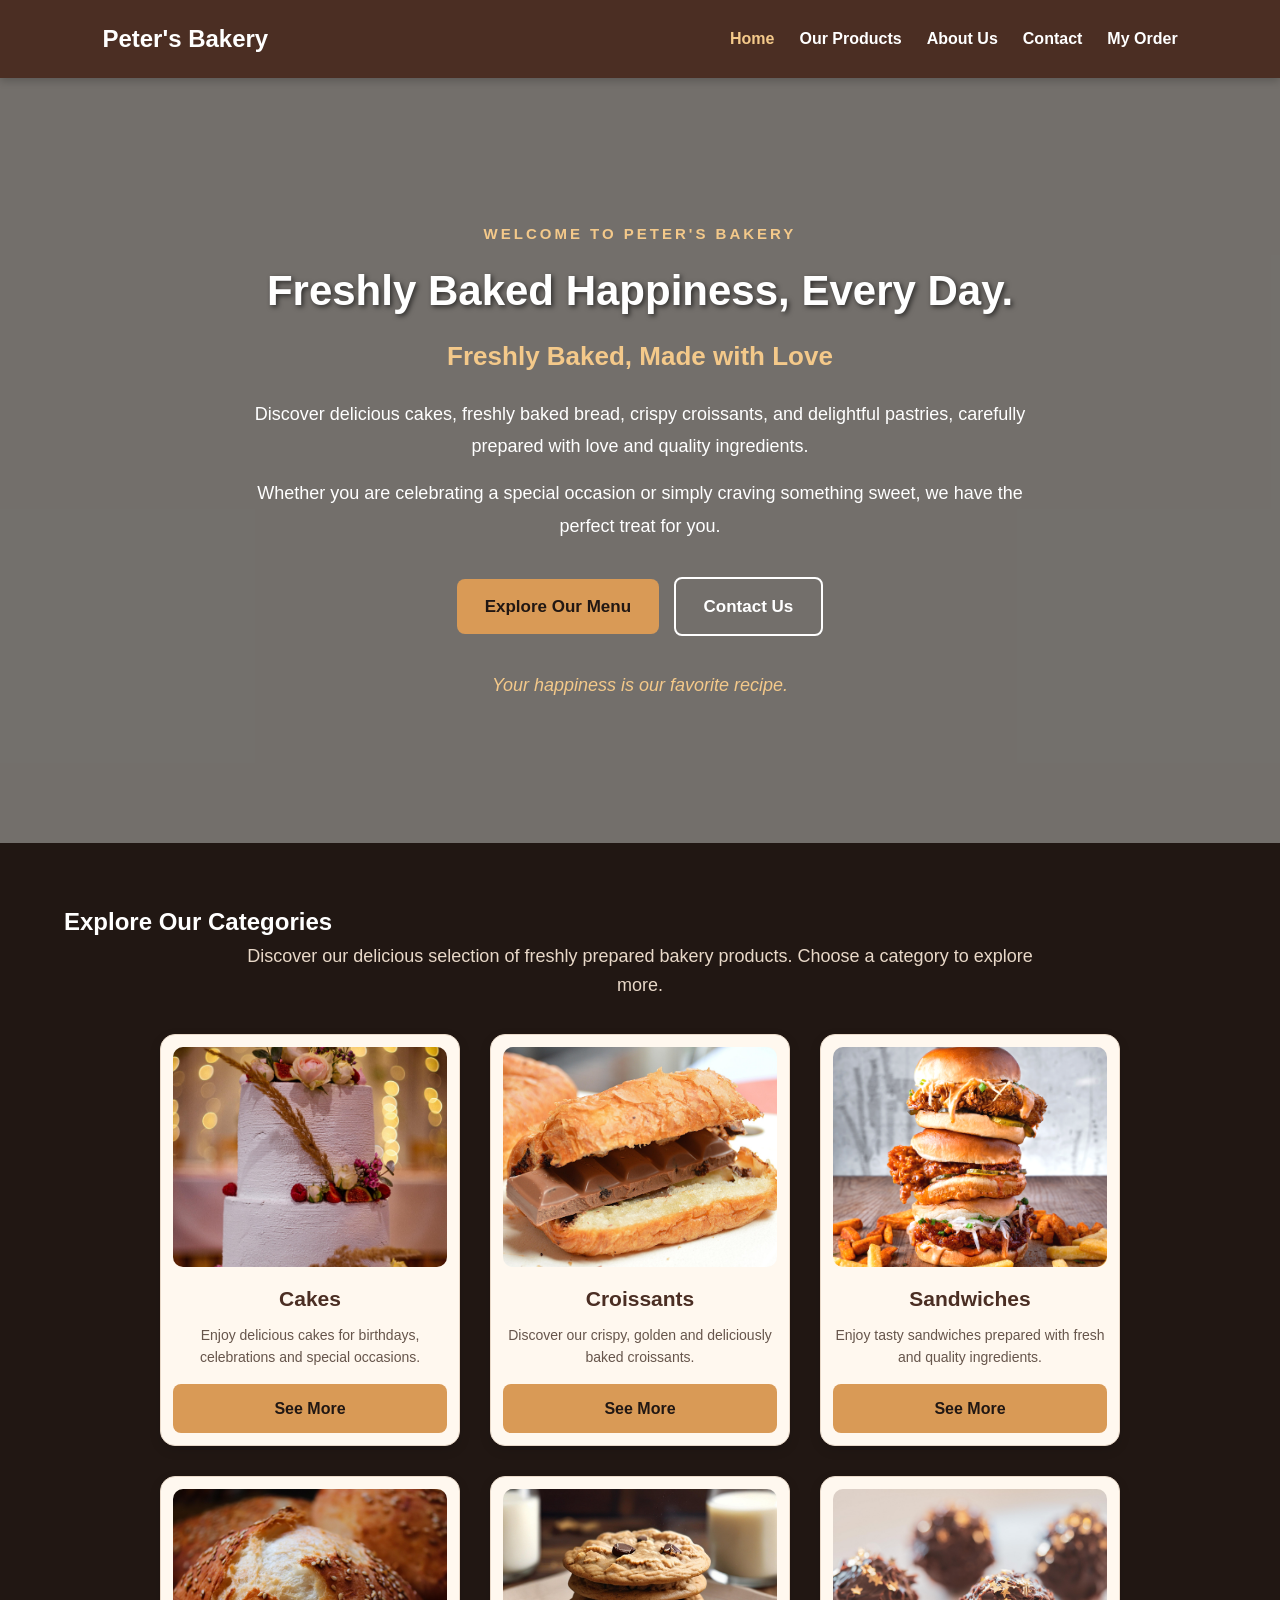
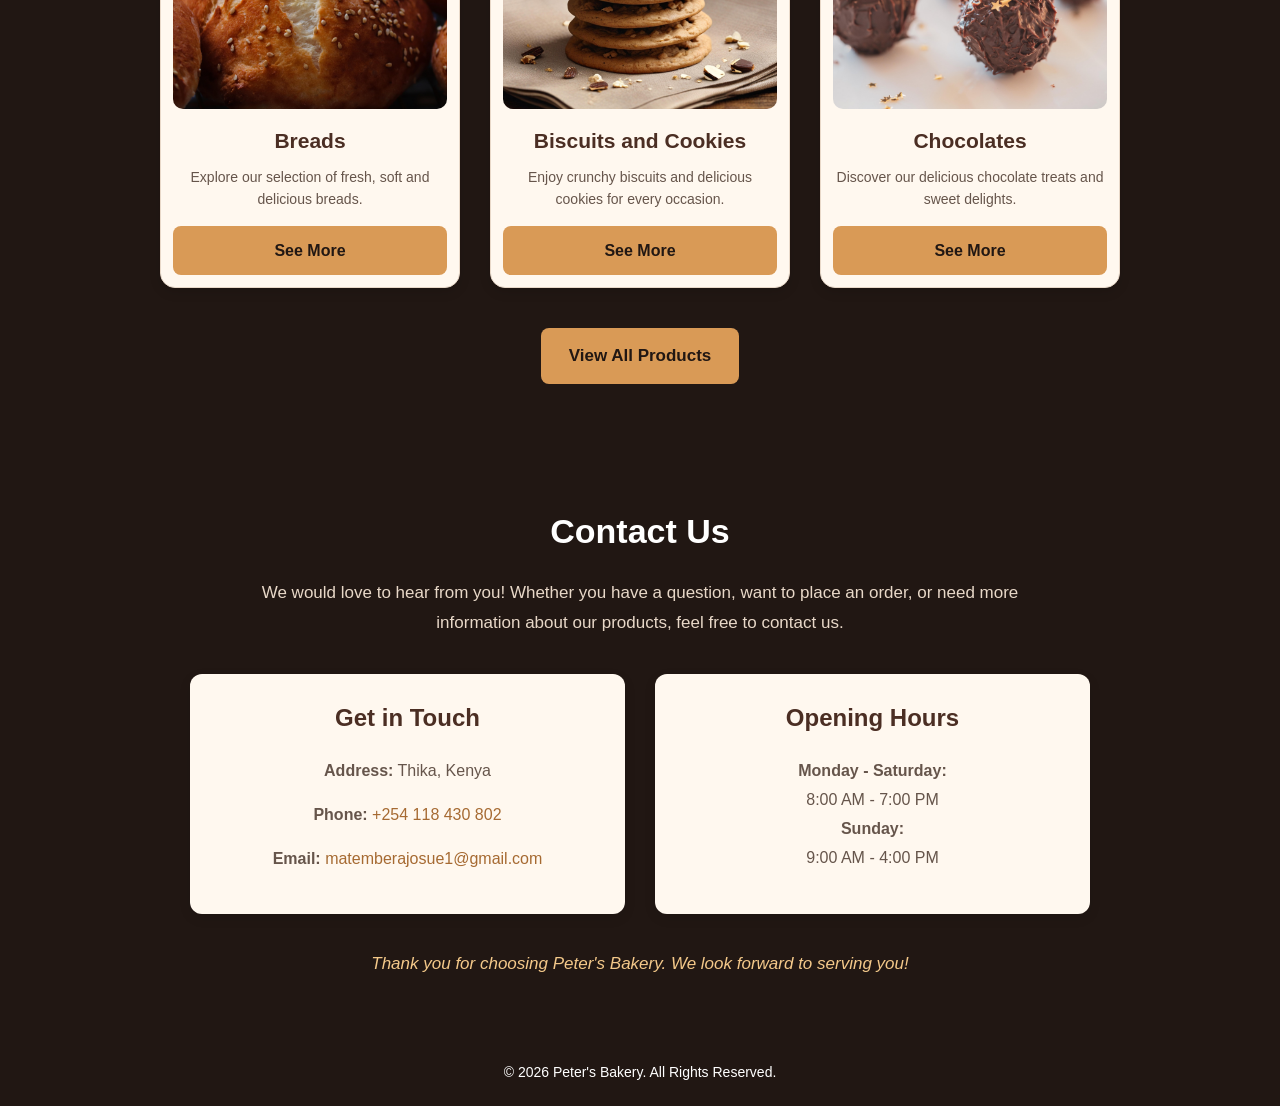
==== commit 58a7c853: "Update Peter's Bakery website" ====
--- a/index.html
+++ b/index.html
@@ -6,7 +6,9 @@
     <meta charset="UTF-8">
     <meta name="viewport" content="width=device-width, initial-scale=1.0">
 
-    <title>Peter's Bakery</title>
+    <meta name="description" content="Welcome to Peter's Bakery. Discover freshly baked cakes, bread, croissants, sandwiches, biscuits and chocolates.">
+
+    <title>Peter's Bakery | Freshly Baked Happiness</title>
 
     <link rel="stylesheet" href="./style.css">
 </head>
@@ -14,18 +16,36 @@
 <body>
 
     <!-- Navigation Bar -->
-    <nav class="navbar">
+    <nav class="navbar" aria-label="Main navigation">
 
         <a href="./index.html" class="logo">
             Peter's Bakery
         </a>
 
         <ul class="nav-links">
-            <li><a href="./index.html">Home</a></li>
-            <li><a href="./products.html">Our Products</a></li>
-            <li><a href="./about_us.html">About Us</a></li>
-            <li><a href="#contact">Contact</a></li>
-            <li><a href="./my_order.html">My Order</a></li>
+
+            <li>
+                <a href="./index.html" class="active" aria-current="page">
+                    Home
+                </a>
+            </li>
+
+            <li>
+                <a href="./products.html">Our Products</a>
+            </li>
+
+            <li>
+                <a href="./about_us.html">About Us</a>
+            </li>
+
+            <li>
+                <a href="#contact">Contact</a>
+            </li>
+
+            <li>
+                <a href="./my_order.html">My Order</a>
+            </li>
+
         </ul>
 
     </nav>
@@ -37,25 +57,41 @@
         <section id="home">
 
             <!-- Background Video -->
-            <video autoplay muted loop playsinline class="background-video">
-
-                <source src="./videos/background-video.mp4"
-                        type="video/mp4">
+            <video
+                autoplay
+                muted
+                loop
+                playsinline
+                preload="metadata"
+                class="background-video"
+                aria-hidden="true"
+                tabindex="-1"
+            >
+
+                <source
+                    src="./videos/background-video.mp4"
+                    type="video/mp4"
+                >
 
                 Your browser does not support the video element.
 
             </video>
 
-            <!-- Dark Overlay and Home Content -->
+
+            <!-- Home Content -->
             <div class="home-content">
 
                 <p class="welcome-text">
                     WELCOME TO PETER'S BAKERY
                 </p>
 
-                <h1>Freshly Baked Happiness, Every Day.</h1>
-
-                <h2>Freshly Baked, Made with Love</h2>
+                <h1>
+                    Freshly Baked Happiness, Every Day.
+                </h1>
+
+                <h2>
+                    Freshly Baked, Made with Love
+                </h2>
 
                 <p>
                     Discover delicious cakes, freshly baked bread,
@@ -69,6 +105,8 @@
                     the perfect treat for you.
                 </p>
 
+
+                <!-- Home Buttons -->
                 <div class="home-buttons">
 
                     <a href="#categories_section" class="menu-button">
@@ -81,6 +119,7 @@
 
                 </div>
 
+
                 <p class="home-slogan">
                     Your happiness is our favorite recipe.
                 </p>
@@ -93,20 +132,30 @@
         <!-- PRODUCT CATEGORIES SECTION -->
         <section id="categories_section">
 
-            <h2>Explore Our Categories</h2>
-
-            <p class="categories-intro">
-                Discover our delicious selection of freshly prepared
-                bakery products. Choose a category to explore more.
-            </p>
-
+            <header class="categories-heading">
+
+                <h2>Explore Our Categories</h2>
+
+                <p class="categories-intro">
+                    Discover our delicious selection of freshly prepared
+                    bakery products. Choose a category to explore more.
+                </p>
+
+            </header>
+
+
+            <!-- Categories Container -->
             <div class="categories-container">
 
+
                 <!-- Cakes -->
-                <div class="category-card">
-
-                    <img src="./images/cake5.jpg"
-                         alt="Delicious decorated cakes">
+                <article class="category-card">
+
+                    <img
+                        src="./images/cake5.jpg"
+                        alt="Decorated bakery cakes"
+                        loading="lazy"
+                    >
 
                     <h3>Cakes</h3>
 
@@ -119,14 +168,17 @@
                         See More
                     </a>
 
-                </div>
+                </article>
 
 
                 <!-- Croissants -->
-                <div class="category-card">
-
-                    <img src="./images/croissant5.jpg"
-                         alt="Freshly baked croissants">
+                <article class="category-card">
+
+                    <img
+                        src="./images/croissant5.jpg"
+                        alt="Freshly baked croissants"
+                        loading="lazy"
+                    >
 
                     <h3>Croissants</h3>
 
@@ -139,14 +191,17 @@
                         See More
                     </a>
 
-                </div>
+                </article>
 
 
                 <!-- Sandwiches -->
-                <div class="category-card">
-
-                    <img src="./images/sandwich5.png"
-                         alt="Fresh sandwiches">
+                <article class="category-card">
+
+                    <img
+                        src="./images/sandwich5.png"
+                        alt="Fresh bakery sandwiches"
+                        loading="lazy"
+                    >
 
                     <h3>Sandwiches</h3>
 
@@ -159,14 +214,17 @@
                         See More
                     </a>
 
-                </div>
+                </article>
 
 
                 <!-- Bread -->
-                <div class="category-card">
-
-                    <img src="./images/bread5.jpg"
-                         alt="Freshly baked bread">
+                <article class="category-card">
+
+                    <img
+                        src="./images/bread5.jpg"
+                        alt="Freshly baked bread"
+                        loading="lazy"
+                    >
 
                     <h3>Breads</h3>
 
@@ -179,14 +237,17 @@
                         See More
                     </a>
 
-                </div>
+                </article>
 
 
                 <!-- Biscuits and Cookies -->
-                <div class="category-card">
-
-                    <img src="./images/biscuit5.jpg"
-                         alt="Biscuits and cookies">
+                <article class="category-card">
+
+                    <img
+                        src="./images/biscuit5.jpg"
+                        alt="Biscuits and cookies"
+                        loading="lazy"
+                    >
 
                     <h3>Biscuits and Cookies</h3>
 
@@ -195,18 +256,21 @@
                         delicious cookies for every occasion.
                     </p>
 
-                    <a href="./biscuits_cookies.htm" class="category-button">
-                        See More
-                    </a>
-
-                </div>
+                    <a href="./biscuits_cookies.html" class="category-button">
+                        See More
+                    </a>
+
+                </article>
 
 
                 <!-- Chocolates -->
-                <div class="category-card">
-
-                    <img src="./images/chocolate5.jpg"
-                         alt="Delicious chocolates">
+                <article class="category-card">
+
+                    <img
+                        src="./images/chocolate5.jpg"
+                        alt="Delicious chocolate treats"
+                        loading="lazy"
+                    >
 
                     <h3>Chocolates</h3>
 
@@ -219,10 +283,13 @@
                         See More
                     </a>
 
-                </div>
+                </article>
+
 
             </div>
 
+
+            <!-- View All Products -->
             <div class="all-products-button">
 
                 <a href="./products.html">
@@ -237,18 +304,25 @@
         <!-- CONTACT SECTION -->
         <section id="contact">
 
-            <h2>Contact Us</h2>
-
-            <p class="contact-intro">
-                We would love to hear from you! Whether you have
-                a question, want to place an order, or need more
-                information about our products, feel free to contact us.
-            </p>
-
+            <header class="contact-heading">
+
+                <h2>Contact Us</h2>
+
+                <p class="contact-intro">
+                    We would love to hear from you! Whether you have
+                    a question, want to place an order, or need more
+                    information about our products, feel free to contact us.
+                </p>
+
+            </header>
+
+
+            <!-- Contact Container -->
             <div class="contact-container">
 
+
                 <!-- Contact Information -->
-                <div class="contact-info">
+                <article class="contact-info">
 
                     <h3>Get in Touch</h3>
 
@@ -259,6 +333,7 @@
 
                     <p>
                         <strong>Phone:</strong>
+
                         <a href="tel:+254118430802">
                             +254 118 430 802
                         </a>
@@ -266,34 +341,44 @@
 
                     <p>
                         <strong>Email:</strong>
+
                         <a href="mailto:matemberajosue1@gmail.com">
                             matemberajosue1@gmail.com
                         </a>
                     </p>
 
-                </div>
+                </article>
 
 
                 <!-- Opening Hours -->
-                <div class="opening-hours">
+                <article class="opening-hours">
 
                     <h3>Opening Hours</h3>
 
-                    <p><strong>Monday - Saturday:</strong></p>
+                    <p>
+                        <strong>Monday - Saturday:</strong>
+                    </p>
 
                     <p>8:00 AM - 7:00 PM</p>
 
-                    <p><strong>Sunday:</strong></p>
+                    <p>
+                        <strong>Sunday:</strong>
+                    </p>
 
                     <p>9:00 AM - 4:00 PM</p>
 
-                </div>
+                </article>
+
 
             </div>
 
+
+            <!-- Contact Closing Message -->
             <p class="contact-message">
+
                 Thank you for choosing Peter's Bakery.
                 We look forward to serving you!
+
             </p>
 
         </section>
--- a/style.css
+++ b/style.css
@@ -1,7 +1,30 @@
 
-/* =====================================
-   GENERAL STYLES
-===================================== */
+/* =========================================================
+   PETER'S BAKERY
+   COMPLETE WEBSITE STYLESHEET
+   ========================================================= */
+
+
+/* =========================================================
+   1. COLOUR PALETTE AND GENERAL STYLES
+   ========================================================= */
+
+:root {
+    --dark-chocolate: #211713;
+    --deep-brown: #4B2E23;
+    --cream: #FFF8EF;
+    --caramel: #D99A56;
+    --caramel-dark: #B97935;
+    --gold-light: #F4C98A;
+    --beige: #F2E4D3;
+    --pale-beige: #E8D8C8;
+
+    --text-dark: #3B2922;
+    --text-medium: #66554B;
+    --text-light: #FFFFFF;
+}
+
+/* Reset */
 
 * {
     margin: 0;
@@ -11,31 +34,52 @@
 
 html {
     scroll-behavior: smooth;
+    scroll-padding-top: 90px;
 }
 
 body {
     font-family: Arial, sans-serif;
-    background-color: #fffaf3;
-    color: #603b2a;
-}
-
-
-/* =====================================
-   NAVIGATION BAR
-===================================== */
+    background-color: var(--cream);
+    color: var(--text-dark);
+    line-height: 1.6;
+}
+
+img {
+    max-width: 100%;
+    height: auto;
+}
+
+a {
+    transition: color 0.3s ease,
+                background-color 0.3s ease,
+                transform 0.3s ease;
+}
+
+button {
+    font-family: inherit;
+    cursor: pointer;
+}
+
+
+/* =========================================================
+   2. NAVIGATION BAR
+   ========================================================= */
 
 .navbar {
     display: flex;
     justify-content: space-between;
     align-items: center;
+    gap: 25px;
+
     padding: 20px 8%;
-    background-color: #fff8ef;
+
+    background-color: var(--deep-brown);
 
     position: sticky;
     top: 0;
     z-index: 1000;
 
-    box-shadow: 0 2px 8px rgba(0, 0, 0, 0.08);
+    box-shadow: 0 3px 8px rgba(0, 0, 0, 0.2);
 }
 
 /* Bakery Logo */
@@ -43,44 +87,49 @@
 .logo {
     font-size: 24px;
     font-weight: bold;
-    color: #603b2a;
+    color: var(--text-light);
     text-decoration: none;
+    white-space: nowrap;
+}
+
+.logo:hover {
+    color: var(--gold-light);
 }
 
 /* Navigation Links */
 
 .nav-links {
     display: flex;
+    align-items: center;
+    flex-wrap: wrap;
+    justify-content: center;
     gap: 25px;
+
     list-style: none;
-    margin: 0;
-    padding: 0;
 }
 
 .nav-links a {
-    text-decoration: none;
-    color: #603b2a;
+    color: var(--text-light);
     font-size: 16px;
     font-weight: bold;
-    transition: color 0.3s ease;
-}
-
-/* Navigation Hover Effect */
-
-.nav-links a:hover {
-    color: #d18b47;
-}
-
-
-/* =====================================
-   HOME SECTION
-===================================== */
+    text-decoration: none;
+}
+
+.nav-links a:hover,
+.nav-links a.active {
+    color: var(--gold-light);
+}
+
+
+/* =========================================================
+   3. HOME SECTION
+   ========================================================= */
 
 #home {
     position: relative;
+
     min-height: 85vh;
     padding: 60px 8%;
-    box-sizing: border-box;
 
     display: flex;
     justify-content: center;
@@ -88,7 +137,7 @@
 
     overflow: hidden;
 
-    color: white;
+    color: var(--text-light);
     text-align: center;
 }
 
@@ -112,14 +161,11 @@
 
 #home::before {
     content: "";
+
     position: absolute;
-    top: 0;
-    left: 0;
-
-    width: 100%;
-    height: 100%;
-
-    background-color: rgba(0, 0, 0, 0.50);
+    inset: 0;
+
+    background-color: rgba(0, 0, 0, 0.55);
 
     z-index: 1;
 }
@@ -140,16 +186,20 @@
     font-size: 15px;
     font-weight: bold;
     letter-spacing: 3px;
-    color: #f4c98a;
+
+    color: var(--gold-light);
+
     margin-bottom: 20px;
-    line-height: 1.5;
 }
 
 /* Main Heading */
 
 #home h1 {
     font-size: 42px;
-    color: white;
+    line-height: 1.2;
+
+    color: var(--text-light);
+
     margin-bottom: 15px;
 
     text-shadow: 2px 2px 5px rgba(0, 0, 0, 0.6);
@@ -159,7 +209,8 @@
 
 #home h2 {
     font-size: 26px;
-    color: #f4c98a;
+    color: var(--gold-light);
+
     margin: 20px 0;
 }
 
@@ -168,9 +219,11 @@
 #home .home-content > p:not(.welcome-text):not(.home-slogan) {
     max-width: 800px;
     margin: 15px auto;
+
     font-size: 18px;
     line-height: 1.8;
-    color: white;
+
+    color: var(--text-light);
 }
 
 /* Home Buttons Container */
@@ -183,6 +236,7 @@
 
 .home-buttons a {
     display: inline-block;
+
     padding: 14px 28px;
     margin: 5px;
 
@@ -203,66 +257,73 @@
 /* Explore Menu Button */
 
 .menu-button {
-    background-color: #d18b47;
-    color: white;
+    background-color: var(--caramel);
+    color: var(--dark-chocolate);
 }
 
 .menu-button:hover {
-    background-color: #8b4513;
+    background-color: var(--caramel-dark);
 }
 
 /* Contact Button */
 
 .contact-button {
     background-color: transparent;
-    color: white;
-    border: 2px solid white;
+    color: var(--text-light);
+
+    border: 2px solid var(--text-light);
 }
 
 .contact-button:hover {
-    background-color: #8b4513;
+    background-color: var(--deep-brown);
 }
 
 /* Closing Slogan */
 
 #home .home-slogan {
     margin-top: 30px;
+
     font-size: 18px;
     font-style: italic;
-    color: #f4c98a;
-}
-
-
-/* =====================================
-   CATEGORIES SECTION
-===================================== */
+
+    color: var(--gold-light);
+}
+
+
+/* =========================================================
+   4. CATEGORIES SECTION
+   ========================================================= */
 
 #categories_section {
     padding: 60px 5%;
-    background-color: #fffaf3;
-    color: #603b2a;
+
+    background-color: var(--dark-chocolate);
+    color: var(--text-light);
 }
 
 /* Categories Heading */
 
 #categories_section > h2 {
     text-align: center;
+
     font-size: 34px;
-    color: #6b351c;
+    color: var(--text-light);
+
     margin-bottom: 12px;
 }
 
 /* Categories Introduction */
 
 .categories-intro {
-    text-align: center;
-    font-size: 18px;
-    color: #777;
-
-    line-height: 1.6;
-
     max-width: 800px;
     margin: 0 auto 35px;
+
+    text-align: center;
+
+    font-size: 18px;
+    line-height: 1.6;
+
+    color: var(--pale-beige);
 }
 
 /* Categories Container */
@@ -270,6 +331,7 @@
 .categories-container {
     display: flex;
     flex-wrap: wrap;
+
     justify-content: center;
     align-items: stretch;
 
@@ -285,9 +347,10 @@
     width: 300px;
     box-sizing: border-box;
 
-    background-color: white;
-
-    border: 1px solid #f0dfcc;
+    background-color: var(--cream);
+    color: var(--deep-brown);
+
+    border: 1px solid var(--pale-beige);
     border-radius: 15px;
 
     padding: 12px;
@@ -319,7 +382,8 @@
 /* Category Name */
 
 .category-card h3 {
-    color: #6b351c;
+    color: var(--deep-brown);
+
     font-size: 21px;
     margin: 15px 0 8px;
 }
@@ -327,9 +391,11 @@
 /* Category Description */
 
 .category-card p {
-    color: #666;
+    color: var(--text-medium);
+
     font-size: 14px;
     line-height: 1.6;
+
     margin-bottom: 15px;
 }
 
@@ -337,12 +403,12 @@
 
 .category-button {
     display: inline-block;
-
     width: 100%;
+
     padding: 12px;
 
-    background-color: #8b4513;
-    color: white;
+    background-color: var(--caramel);
+    color: var(--dark-chocolate);
 
     text-decoration: none;
     font-size: 16px;
@@ -353,10 +419,8 @@
     transition: background-color 0.3s ease;
 }
 
-/* Category Button Hover */
-
 .category-button:hover {
-    background-color: #c07838;
+    background-color: var(--caramel-dark);
 }
 
 /* Category Card Hover */
@@ -379,8 +443,8 @@
 
     padding: 14px 28px;
 
-    background-color: #d18b47;
-    color: white;
+    background-color: var(--caramel);
+    color: var(--dark-chocolate);
 
     text-decoration: none;
     font-size: 17px;
@@ -392,56 +456,89 @@
 }
 
 .all-products-button a:hover {
-    background-color: #8b4513;
-}
-
-
-/* =====================================
-   PRODUCTS SECTION
-   For products.html
-===================================== */
-
-#products_section {
+    background-color: var(--caramel-dark);
+}
+
+
+/* =========================================================
+   5. PRODUCTS SECTION
+   For products.html and category pages
+   ========================================================= */
+
+#products_section,
+.products-section {
     padding: 60px 5%;
-    background-color: #fffaf3;
-    color: #603b2a;
-}
-
-#products_section h2 {
+
+    background-color: var(--dark-chocolate);
+    color: var(--cream);
+}
+
+/* Product Section Headings */
+
+#products_section h1,
+#products_section h2,
+.products-section h1,
+.products-section h2 {
     text-align: center;
+
     font-size: 34px;
-    color: #6b351c;
+    line-height: 1.3;
+
+    color: var(--text-light);
+
     margin: 0 0 12px;
     font-weight: bold;
 }
 
-#products_section > p {
+/* Product Introduction */
+
+.products-intro {
+    max-width: 850px;
+    margin: 0 auto 35px;
+
     text-align: center;
+}
+
+.products-intro p {
     font-size: 18px;
-    color: #777;
     line-height: 1.6;
-    margin: 0 0 35px;
-}
+
+    color: var(--pale-beige);
+}
+
+/* Products Container */
 
 .products_container {
     display: flex;
     flex-wrap: wrap;
+
     justify-content: center;
     align-items: stretch;
+
     gap: 30px;
+
     max-width: 1400px;
     margin: 0 auto;
 }
+
+/* Individual Product Card */
 
 .product_card {
     width: 300px;
     box-sizing: border-box;
-    background-color: #ffffff;
-    border: 1px solid #f0dfcc;
+
+    background-color: var(--cream);
+    color: var(--deep-brown);
+
+    border: 1px solid var(--pale-beige);
     border-radius: 15px;
+
     padding: 12px;
+
     text-align: center;
+
     box-shadow: 0 4px 12px rgba(0, 0, 0, 0.12);
+
     overflow: hidden;
 
     transition: transform 0.3s ease,
@@ -450,171 +547,320 @@
     font-family: Arial, sans-serif;
 }
 
+/* Product Image */
+
 .product_card img {
     display: block;
+
     width: 100%;
     height: 240px;
+
     object-fit: cover;
     object-position: center;
+
     border-radius: 10px;
 }
 
+/* Product Name */
+
 .product_card h3 {
-    color: #6b351c;
+    color: var(--deep-brown);
+
     font-size: 21px;
     margin: 15px 0 8px;
 }
 
+/* Product Description */
+
 .product_card p {
-    color: #666;
+    color: var(--text-medium);
+
     font-size: 14px;
     line-height: 1.6;
+
     margin: 0 0 15px;
 }
+
+/* Product Price */
 
 .product_card span {
     display: block;
-    color: #a0522d;
+
+    color: #A66A32;
+
     font-size: 20px;
     font-weight: bold;
+
     margin-bottom: 15px;
 }
+
+/* Add to Cart Button */
 
 .product_card button {
     width: 100%;
     padding: 12px;
-    background-color: #8b4513;
-    color: white;
+
+    background-color: var(--caramel);
+    color: var(--dark-chocolate);
+
     border: none;
     border-radius: 8px;
+
     font-size: 16px;
     font-weight: bold;
+
     cursor: pointer;
 
     transition: background-color 0.3s ease;
 }
 
 .product_card button:hover {
-    background-color: #c07838;
-}
+    background-color: var(--caramel-dark);
+}
+
+/* Product Card Hover */
 
 .product_card:hover {
     transform: translateY(-5px);
+
     box-shadow: 0 8px 20px rgba(0, 0, 0, 0.18);
 }
 
 
-/* =====================================
-   ABOUT US SECTION
+/* =========================================================
+   6. ABOUT US PAGE
    For about_us.html
-===================================== */
+   ========================================================= */
+
+/* About Hero */
+
+.about-hero {
+    padding: 65px 8%;
+
+    background-color: var(--dark-chocolate);
+    color: var(--text-light);
+
+    text-align: center;
+}
+
+.about-hero h1 {
+    font-size: 38px;
+    color: var(--text-light);
+
+    margin-bottom: 10px;
+}
+
+.about-hero p {
+    font-size: 18px;
+    font-style: italic;
+
+    color: var(--gold-light);
+}
+
+/* Main About Section */
 
 #about_us {
-    padding: 60px 8%;
-    background-color: #fffaf3;
-    color: #603b2a;
+    padding: 65px 8%;
+
+    background-color: var(--cream);
+    color: var(--text-dark);
+
     text-align: center;
 }
 
-#about_us h2 {
-    font-size: 34px;
-    color: #6b351c;
-    margin-bottom: 25px;
-}
+/* Introduction Container */
+
+.about-introduction {
+    display: flex;
+    justify-content: center;
+    align-items: center;
+
+    gap: 45px;
+
+    max-width: 1200px;
+    margin: 0 auto 55px;
+}
+
+/* About Image */
+
+.about-image {
+    flex: 1;
+    min-width: 0;
+}
+
+.about-image img {
+    display: block;
+
+    width: 100%;
+    height: 350px;
+
+    object-fit: cover;
+    object-position: center;
+
+    border-radius: 15px;
+
+    box-shadow: 0 5px 15px rgba(0, 0, 0, 0.15);
+}
+
+/* Introduction Text */
 
 #about_us .about-intro {
-    max-width: 850px;
-    margin: 0 auto 35px;
+    flex: 1;
+    min-width: 0;
+
+    margin: 0;
+
+    text-align: left;
+
     font-size: 17px;
     line-height: 1.9;
-    color: #604b40;
-}
+
+    color: var(--text-medium);
+}
+
+.about-intro p {
+    margin-bottom: 18px;
+}
+
+/* Mission and Why Choose Us Container */
+
+.about-features {
+    display: flex;
+    justify-content: center;
+    align-items: stretch;
+
+    gap: 30px;
+
+    max-width: 1100px;
+    margin: 0 auto;
+}
+
+/* Mission and Why Choose Us Cards */
 
 #about_us .about-mission,
 #about_us .about-why {
-    max-width: 850px;
-    margin: 30px auto;
-    padding: 25px;
-    background-color: #f5e6d3;
-    border-radius: 12px;
+    flex: 1;
+
+    max-width: none;
+    margin: 0;
+
+    padding: 30px;
+
+    background-color: var(--beige);
+
+    border: 1px solid var(--pale-beige);
+    border-radius: 15px;
+
     text-align: center;
-}
+
+    box-shadow: 0 4px 12px rgba(0, 0, 0, 0.08);
+}
+
+/* About Subheadings */
 
 #about_us h3 {
     font-size: 25px;
-    color: #a0522d;
-    margin-top: 0;
-    margin-bottom: 15px;
-}
+
+    color: var(--deep-brown);
+
+    margin: 0 0 18px;
+}
+
+/* Mission Paragraph */
 
 #about_us .about-mission p {
     max-width: 750px;
     margin: 0 auto;
+
     font-size: 17px;
     line-height: 1.8;
-    color: #604b40;
-}
-
-#about_us ul {
+
+    color: var(--text-medium);
+}
+
+/* Why Choose Us List */
+
+#about_us .about-why ul {
     max-width: 750px;
-    margin: 20px auto 0;
-    padding-left: 25px;
+
+    margin: 0 auto;
+    padding-left: 22px;
+
     text-align: left;
 }
 
-#about_us li {
+#about_us .about-why li {
     font-size: 16px;
     line-height: 1.8;
+
     margin-bottom: 12px;
-    color: #604b40;
-}
-
-#about_us li strong {
-    color: #6b351c;
-}
+
+    color: var(--text-medium);
+}
+
+#about_us .about-why li strong {
+    color: var(--deep-brown);
+}
+
+/* Closing Message */
 
 #about_us .about-closing {
     max-width: 800px;
-    margin: 35px auto 0;
+
+    margin: 45px auto 0;
+
     font-size: 18px;
     font-style: italic;
     line-height: 1.8;
-    color: #6b351c;
-}
-
-
-/* =====================================
-   CONTACT SECTION
-===================================== */
+
+    color: #A66A32;
+}
+
+
+/* =========================================================
+   7. CONTACT SECTION
+   ========================================================= */
 
 #contact {
     padding: 60px 8%;
-    background-color: #f5e6d3;
-    color: #603b2a;
+
+    background-color: var(--dark-chocolate);
+    color: var(--text-light);
+
     text-align: center;
 }
+
+/* Contact Heading */
 
 #contact h2 {
     font-size: 34px;
-    color: #6b351c;
+    color: var(--text-light);
+
     margin-bottom: 20px;
 }
+
+/* Contact Introduction */
 
 #contact .contact-intro {
     max-width: 800px;
     margin: 0 auto 35px;
+
     font-size: 17px;
     line-height: 1.8;
-    color: #604b40;
+
+    color: var(--pale-beige);
 }
 
 /* Contact Container */
 
 .contact-container {
     display: flex;
+
     justify-content: center;
     align-items: stretch;
+
     gap: 30px;
+
     max-width: 900px;
     margin: 0 auto;
 }
@@ -624,9 +870,14 @@
 .contact-info,
 .opening-hours {
     flex: 1;
+
     padding: 25px;
-    background-color: #fffaf3;
+
+    background-color: var(--cream);
+    color: var(--text-dark);
+
     border-radius: 12px;
+
     box-shadow: 0 4px 12px rgba(0, 0, 0, 0.10);
 }
 
@@ -634,7 +885,8 @@
 
 #contact h3 {
     font-size: 24px;
-    color: #a0522d;
+    color: var(--deep-brown);
+
     margin-top: 0;
     margin-bottom: 20px;
 }
@@ -644,7 +896,8 @@
 #contact p {
     font-size: 16px;
     line-height: 1.8;
-    color: #604b40;
+
+    color: var(--text-medium);
 }
 
 /* Contact Details */
@@ -656,12 +909,12 @@
 /* Clickable Contact Links */
 
 #contact a {
-    color: #8b4513;
+    color: #A66A32;
     text-decoration: none;
 }
 
 #contact a:hover {
-    color: #d18b47;
+    color: var(--caramel-dark);
     text-decoration: underline;
 }
 
@@ -669,20 +922,24 @@
 
 #contact .contact-message {
     margin: 35px auto 0;
+
     font-size: 17px;
     font-style: italic;
-    color: #6b351c;
-}
-
-
-/* =====================================
-   FOOTER
-===================================== */
+
+    color: var(--gold-light);
+}
+
+
+/* =========================================================
+   8. FOOTER
+   ========================================================= */
 
 .footer {
     padding: 22px 8%;
-    background-color: #603b2a;
-    color: white;
+
+    background-color: var(--dark-chocolate);
+    color: var(--text-light);
+
     text-align: center;
 }
 
@@ -691,11 +948,21 @@
     line-height: 1.6;
 }
 
-
-/* =====================================
-   RESPONSIVE DESIGN
+.footer a {
+    color: var(--caramel);
+    text-decoration: none;
+}
+
+.footer a:hover {
+    color: var(--text-light);
+    text-decoration: underline;
+}
+
+
+/* =========================================================
+   9. RESPONSIVE DESIGN
    For tablets and mobile phones
-===================================== */
+   ========================================================= */
 
 @media (max-width: 768px) {
 
@@ -704,12 +971,14 @@
     .navbar {
         flex-direction: column;
         gap: 18px;
+
         padding: 18px 5%;
     }
 
     .nav-links {
         flex-wrap: wrap;
         justify-content: center;
+
         gap: 15px;
     }
 
@@ -758,7 +1027,78 @@
     }
 
 
+    /* Products */
+
+    #products_section,
+    .products-section {
+        padding: 45px 5%;
+    }
+
+    #products_section h1,
+    #products_section h2,
+    .products-section h1,
+    .products-section h2 {
+        font-size: 28px;
+    }
+
+    .products_container {
+        gap: 20px;
+    }
+
+    .product_card {
+        width: 100%;
+        max-width: 350px;
+    }
+
+
+    /* About Us */
+
+    .about-hero {
+        padding: 50px 5%;
+    }
+
+    .about-hero h1 {
+        font-size: 32px;
+    }
+
+    #about_us {
+        padding: 45px 5%;
+    }
+
+    .about-introduction {
+        flex-direction: column;
+        gap: 25px;
+    }
+
+    .about-image,
+    #about_us .about-intro {
+        width: 100%;
+    }
+
+    .about-image img {
+        height: 280px;
+    }
+
+    #about_us .about-intro {
+        text-align: center;
+    }
+
+    .about-features {
+        flex-direction: column;
+        align-items: center;
+    }
+
+    #about_us .about-mission,
+    #about_us .about-why {
+        width: 100%;
+    }
+
+
     /* Contact */
+
+    #contact {
+        padding: 45px 5%;
+    }
 
     .contact-container {
         flex-direction: column;
@@ -774,7 +1114,13 @@
 }
 
 
+/* =========================================================
+   10. SMALL MOBILE SCREENS
+   ========================================================= */
+
 @media (max-width: 480px) {
+
+    /* Navigation */
 
     .logo {
         font-size: 22px;
@@ -783,6 +1129,9 @@
     .nav-links {
         gap: 12px;
     }
+
+
+    /* Home */
 
     #home h1 {
         font-size: 27px;
@@ -802,6 +1151,9 @@
         font-size: 15px;
     }
 
+
+    /* Categories */
+
     #categories_section > h2 {
         font-size: 25px;
     }
@@ -810,8 +1162,65 @@
         height: 200px;
     }
 
+
+    /* Products */
+
+    #products_section h1,
+    #products_section h2,
+    .products-section h1,
+    .products-section h2 {
+        font-size: 25px;
+    }
+
+    .product_card img {
+        height: 210px;
+    }
+
+
+    /* About Us */
+
+    .about-hero h1 {
+        font-size: 27px;
+    }
+
+    .about-hero p {
+        font-size: 16px;
+    }
+
+    .about-image img {
+        height: 220px;
+    }
+
+    #about_us h3 {
+        font-size: 21px;
+    }
+
+    #about_us .about-mission,
+    #about_us .about-why {
+        padding: 22px;
+    }
+
+    #about_us .about-closing {
+        font-size: 16px;
+    }
+
+
+    /* Contact */
+
     #contact h2 {
         font-size: 28px;
     }
 
-}
+    .contact-info,
+    .opening-hours {
+        padding: 20px;
+    }
+
+
+    /* Footer */
+
+    .footer {
+        padding: 20px 5%;
+    }
+
+}
